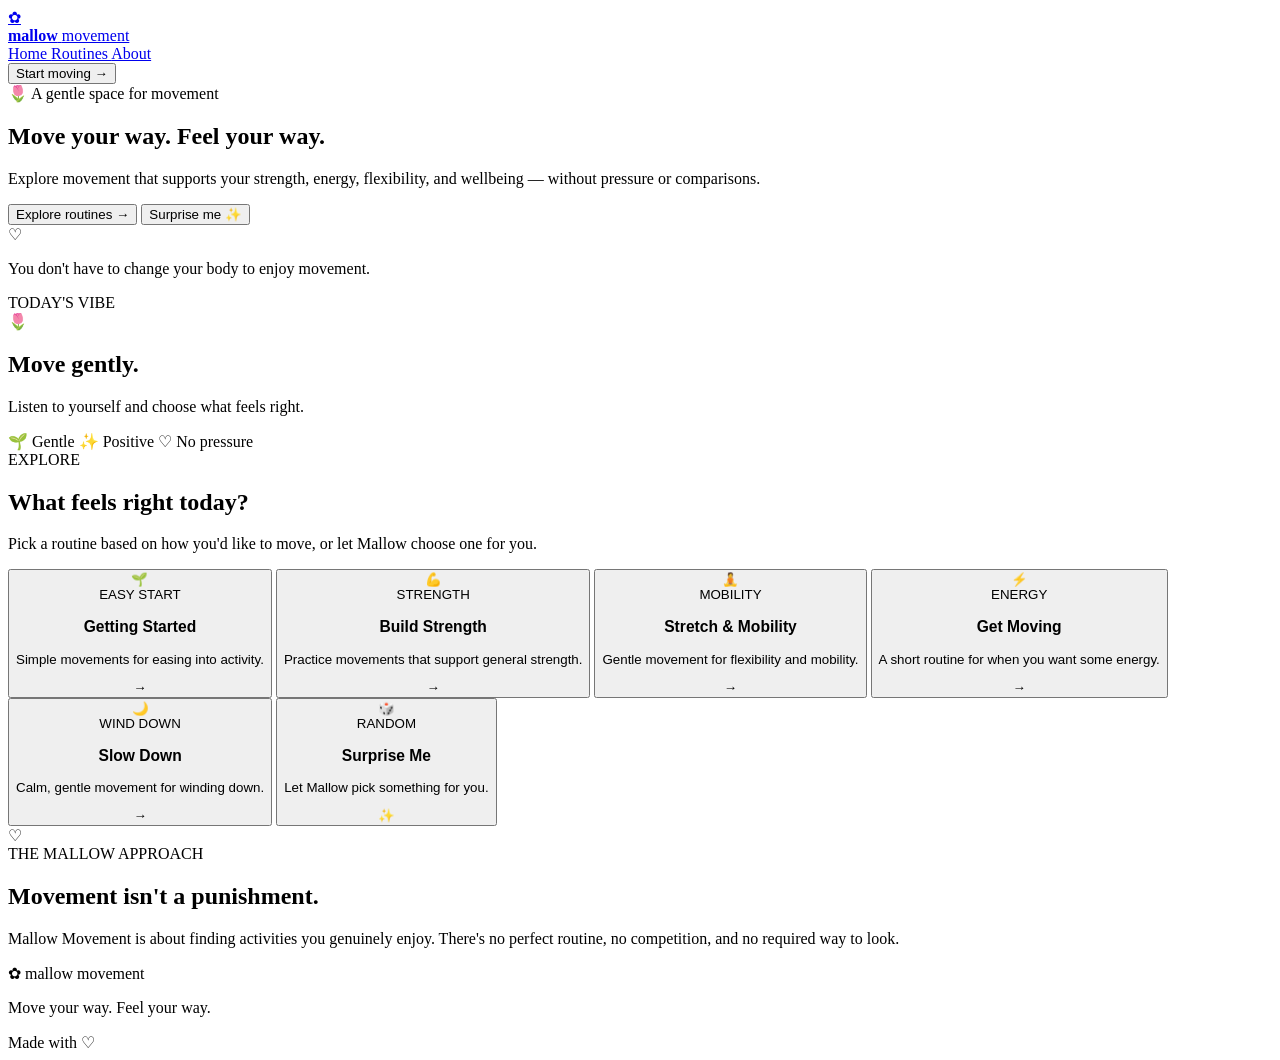
==== index.html @ d4c9e9ff "Create index.html" ====
<!DOCTYPE html>
<html lang="en">
<head>
  <meta charset="UTF-8">
  <meta
    name="viewport"
    content="width=device-width, initial-scale=1.0"
  >

  <title>Mallow Movement — Move Your Way</title>

  <link rel="stylesheet" href="style.css">
</head>

<body>

  <!-- Background -->
  <div class="background-glow glow-one"></div>
  <div class="background-glow glow-two"></div>
  <div class="background-glow glow-three"></div>


  <!-- Navigation -->
  <nav class="navbar">

    <a href="index.html" class="brand">

      <div class="brand-flower">
        ✿
      </div>

      <div>
        <strong>mallow</strong>
        <span>movement</span>
      </div>

    </a>


    <div class="nav-links">

      <a href="#home" class="active">
        Home
      </a>

      <a href="#routines">
        Routines
      </a>

      <a href="#about">
        About
      </a>

    </div>


    <button
      class="start-button"
      onclick="scrollToRoutines()"
    >
      Start moving
      <span>→</span>
    </button>

  </nav>



  <!-- Main -->
  <main id="home">


    <!-- Hero -->
    <section class="hero">

      <div class="hero-content">

        <div class="welcome-pill">
          <span>🌷</span>
          A gentle space for movement
        </div>


        <h1>
          Move your way.
          <span>Feel your way.</span>
        </h1>


        <p>
          Explore movement that supports your strength,
          energy, flexibility, and wellbeing — without
          pressure or comparisons.
        </p>


        <div class="hero-buttons">

          <button
            class="primary-button"
            onclick="scrollToRoutines()"
          >
            Explore routines
            <span>→</span>
          </button>


          <button
            class="secondary-button"
            onclick="surpriseMe()"
          >
            Surprise me ✨
          </button>

        </div>


        <div class="hero-note">

          <span>♡</span>

          <p>
            You don't have to change your body to enjoy
            movement.
          </p>

        </div>

      </div>



      <!-- Hero visual -->
      <div class="hero-visual">

        <div class="visual-glow"></div>

        <div class="visual-card">

          <div class="visual-top">

            <span>
              TODAY'S VIBE
            </span>

            <span class="status-dot"></span>

          </div>


          <div class="visual-flower">
            🌷
          </div>


          <h2>
            Move gently.
          </h2>


          <p>
            Listen to yourself and choose what feels right.
          </p>


          <div class="visual-tags">

            <span>🌱 Gentle</span>
            <span>✨ Positive</span>
            <span>♡ No pressure</span>

          </div>

        </div>

      </div>

    </section>



    <!-- Routines -->
    <section
      class="routines-section"
      id="routines"
    >

      <div class="section-heading">

        <div>

          <span class="eyebrow">
            EXPLORE
          </span>

          <h2>
            What feels right today?
          </h2>

        </div>


        <p>
          Pick a routine based on how you'd like to move,
          or let Mallow choose one for you.
        </p>

      </div>



      <div class="routine-grid">


        <!-- Getting Started -->
        <button
          class="routine-card green-card"
          data-routine="beginner"
        >

          <div class="routine-icon">
            🌱
          </div>


          <div class="routine-content">

            <span class="routine-label">
              EASY START
            </span>

            <h3>
              Getting Started
            </h3>

            <p>
              Simple movements for easing into activity.
            </p>

          </div>


          <span class="card-arrow">
            →
          </span>

        </button>



        <!-- Strength -->
        <button
          class="routine-card pink-card"
          data-routine="strength"
        >

          <div class="routine-icon">
            💪
          </div>


          <div class="routine-content">

            <span class="routine-label">
              STRENGTH
            </span>

            <h3>
              Build Strength
            </h3>

            <p>
              Practice movements that support general strength.
            </p>

          </div>


          <span class="card-arrow">
            →
          </span>

        </button>



        <!-- Stretch -->
        <button
          class="routine-card purple-card"
          data-routine="stretch"
        >

          <div class="routine-icon">
            🧘
          </div>


          <div class="routine-content">

            <span class="routine-label">
              MOBILITY
            </span>

            <h3>
              Stretch & Mobility
            </h3>

            <p>
              Gentle movement for flexibility and mobility.
            </p>

          </div>


          <span class="card-arrow">
            →
          </span>

        </button>



        <!-- Energy -->
        <button
          class="routine-card blue-card"
          data-routine="energy"
        >

          <div class="routine-icon">
            ⚡
          </div>


          <div class="routine-content">

            <span class="routine-label">
              ENERGY
            </span>

            <h3>
              Get Moving
            </h3>

            <p>
              A short routine for when you want some energy.
            </p>

          </div>


          <span class="card-arrow">
            →
          </span>

        </button>



        <!-- Wind Down -->
        <button
          class="routine-card lavender-card"
          data-routine="relax"
        >

          <div class="routine-icon">
            🌙
          </div>


          <div class="routine-content">

            <span class="routine-label">
              WIND DOWN
            </span>

            <h3>
              Slow Down
            </h3>

            <p>
              Calm, gentle movement for winding down.
            </p>

          </div>


          <span class="card-arrow">
            →
          </span>

        </button>



        <!-- Surprise -->
        <button
          class="routine-card surprise-card"
          id="surpriseCard"
        >

          <div class="routine-icon">
            🎲
          </div>


          <div class="routine-content">

            <span class="routine-label">
              RANDOM
            </span>

            <h3>
              Surprise Me
            </h3>

            <p>
              Let Mallow pick something for you.
            </p>

          </div>


          <span class="card-arrow">
            ✨
          </span>

        </button>

      </div>

    </section>



    <!-- Philosophy -->
    <section
      class="philosophy-section"
      id="about"
    >

      <div class="philosophy-card">

        <div class="philosophy-icon">
          ♡
        </div>


        <div>

          <span class="eyebrow">
            THE MALLOW APPROACH
          </span>

          <h2>
            Movement isn't a punishment.
          </h2>

          <p>
            Mallow Movement is about finding activities
            you genuinely enjoy. There's no perfect routine,
            no competition, and no required way to look.
          </p>

        </div>

      </div>

    </section>

  </main>



  <!-- Routine Modal -->
  <div
    class="routine-modal"
    id="routineModal"
    hidden
  >

    <div class="modal-backdrop"></div>


    <div class="modal-card">

      <button
        class="modal-close"
        id="closeModal"
        aria-label="Close routine"
      >
        ×
      </button>


      <div class="modal-header">

        <span
          class="modal-icon"
          id="modalIcon"
        >
          🌱
        </span>


        <div>

          <span
            class="eyebrow"
            id="modalLabel"
          >
            ROUTINE
          </span>

          <h2 id="modalTitle">
            Your Routine
          </h2>

        </div>

      </div>


      <p
        class="modal-description"
        id="modalDescription"
      >
        Your selected routine will appear here.
      </p>


      <div
        class="routine-list"
        id="routineList"
      ></div>


      <div class="modal-reminder">

        <span>♡</span>

        <p>
          Listen to yourself. You can pause, rest, skip,
          or stop whenever you want.
        </p>

      </div>

    </div>

  </div>



  <!-- Toast -->
  <div
    class="toast"
    id="toast"
  ></div>



  <!-- Footer -->
  <footer>

    <div class="footer-brand">
      ✿ mallow movement
    </div>

    <p>
      Move your way. Feel your way.
    </p>

    <span>
      Made with ♡
    </span>

  </footer>



  <script src="script.js"></script>

</body>
</html>
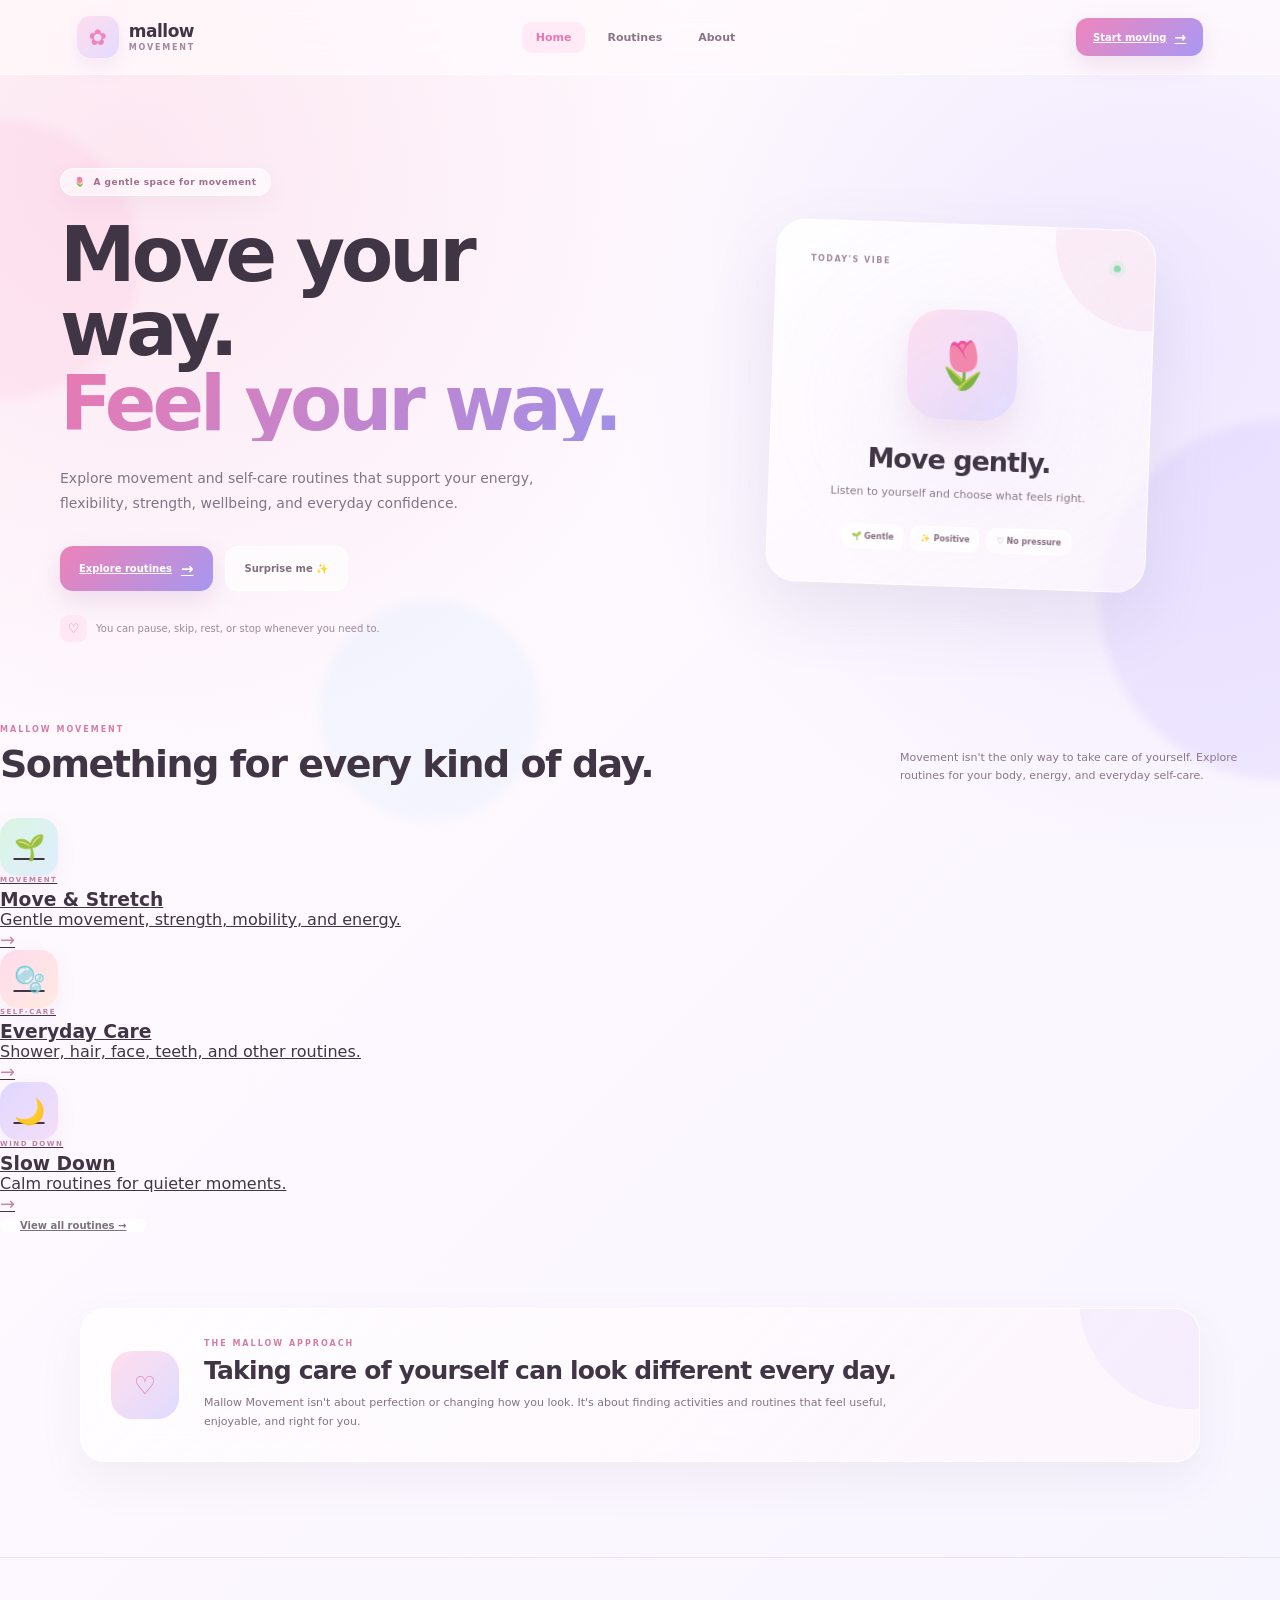
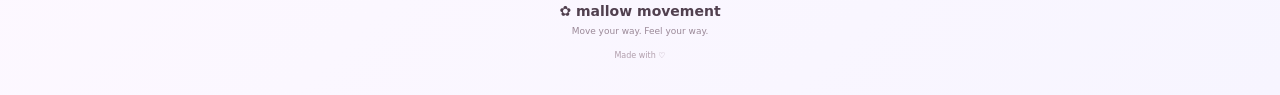
==== commit 3bdc0d11: "Update index.html" ====
--- a/index.html
+++ b/index.html
@@ -14,7 +14,6 @@
 
 <body>
 
-  <!-- Background -->
   <div class="background-glow glow-one"></div>
   <div class="background-glow glow-two"></div>
   <div class="background-glow glow-three"></div>
@@ -39,11 +38,11 @@
 
     <div class="nav-links">
 
-      <a href="#home" class="active">
+      <a href="index.html" class="active">
         Home
       </a>
 
-      <a href="#routines">
+      <a href="routines.html">
         Routines
       </a>
 
@@ -54,20 +53,20 @@
     </div>
 
 
-    <button
+    <a
+      href="routines.html"
       class="start-button"
-      onclick="scrollToRoutines()"
     >
       Start moving
       <span>→</span>
-    </button>
+    </a>
 
   </nav>
 
 
 
   <!-- Main -->
-  <main id="home">
+  <main>
 
 
     <!-- Hero -->
@@ -88,21 +87,21 @@
 
 
         <p>
-          Explore movement that supports your strength,
-          energy, flexibility, and wellbeing — without
-          pressure or comparisons.
+          Explore movement and self-care routines that
+          support your energy, flexibility, strength,
+          wellbeing, and everyday confidence.
         </p>
 
 
         <div class="hero-buttons">
 
-          <button
+          <a
+            href="routines.html"
             class="primary-button"
-            onclick="scrollToRoutines()"
           >
             Explore routines
             <span>→</span>
-          </button>
+          </a>
 
 
           <button
@@ -120,8 +119,8 @@
           <span>♡</span>
 
           <p>
-            You don't have to change your body to enjoy
-            movement.
+            You can pause, skip, rest, or stop whenever
+            you need to.
           </p>
 
         </div>
@@ -179,252 +178,133 @@
 
 
 
-    <!-- Routines -->
-    <section
-      class="routines-section"
-      id="routines"
-    >
+    <!-- Featured -->
+    <section class="featured-section">
 
       <div class="section-heading">
 
         <div>
 
           <span class="eyebrow">
-            EXPLORE
+            MALLOW MOVEMENT
           </span>
 
           <h2>
-            What feels right today?
+            Something for every kind of day.
           </h2>
 
         </div>
 
 
         <p>
-          Pick a routine based on how you'd like to move,
-          or let Mallow choose one for you.
+          Movement isn't the only way to take care of
+          yourself. Explore routines for your body,
+          energy, and everyday self-care.
         </p>
 
       </div>
 
 
-
-      <div class="routine-grid">
-
-
-        <!-- Getting Started -->
-        <button
-          class="routine-card green-card"
-          data-routine="beginner"
+      <div class="feature-preview-grid">
+
+
+        <a
+          href="routines.html?category=movement"
+          class="feature-preview-card green-card"
         >
 
-          <div class="routine-icon">
+          <span class="routine-icon">
             🌱
-          </div>
-
-
-          <div class="routine-content">
-
-            <span class="routine-label">
-              EASY START
-            </span>
-
-            <h3>
-              Getting Started
-            </h3>
-
-            <p>
-              Simple movements for easing into activity.
-            </p>
-
-          </div>
-
+          </span>
+
+          <span class="routine-label">
+            MOVEMENT
+          </span>
+
+          <h3>
+            Move & Stretch
+          </h3>
+
+          <p>
+            Gentle movement, strength, mobility, and energy.
+          </p>
 
           <span class="card-arrow">
             →
           </span>
 
-        </button>
-
-
-
-        <!-- Strength -->
-        <button
-          class="routine-card pink-card"
-          data-routine="strength"
+        </a>
+
+
+
+        <a
+          href="routines.html?category=selfcare"
+          class="feature-preview-card pink-card"
         >
 
-          <div class="routine-icon">
-            💪
-          </div>
-
-
-          <div class="routine-content">
-
-            <span class="routine-label">
-              STRENGTH
-            </span>
-
-            <h3>
-              Build Strength
-            </h3>
-
-            <p>
-              Practice movements that support general strength.
-            </p>
-
-          </div>
-
+          <span class="routine-icon">
+            🫧
+          </span>
+
+          <span class="routine-label">
+            SELF-CARE
+          </span>
+
+          <h3>
+            Everyday Care
+          </h3>
+
+          <p>
+            Shower, hair, face, teeth, and other routines.
+          </p>
 
           <span class="card-arrow">
             →
           </span>
 
-        </button>
-
-
-
-        <!-- Stretch -->
-        <button
-          class="routine-card purple-card"
-          data-routine="stretch"
+        </a>
+
+
+
+        <a
+          href="routines.html?category=relax"
+          class="feature-preview-card purple-card"
         >
 
-          <div class="routine-icon">
-            🧘
-          </div>
-
-
-          <div class="routine-content">
-
-            <span class="routine-label">
-              MOBILITY
-            </span>
-
-            <h3>
-              Stretch & Mobility
-            </h3>
-
-            <p>
-              Gentle movement for flexibility and mobility.
-            </p>
-
-          </div>
-
+          <span class="routine-icon">
+            🌙
+          </span>
+
+          <span class="routine-label">
+            WIND DOWN
+          </span>
+
+          <h3>
+            Slow Down
+          </h3>
+
+          <p>
+            Calm routines for quieter moments.
+          </p>
 
           <span class="card-arrow">
             →
           </span>
 
-        </button>
-
-
-
-        <!-- Energy -->
-        <button
-          class="routine-card blue-card"
-          data-routine="energy"
+        </a>
+
+      </div>
+
+
+      <div class="view-all-wrapper">
+
+        <a
+          href="routines.html"
+          class="secondary-button"
         >
-
-          <div class="routine-icon">
-            ⚡
-          </div>
-
-
-          <div class="routine-content">
-
-            <span class="routine-label">
-              ENERGY
-            </span>
-
-            <h3>
-              Get Moving
-            </h3>
-
-            <p>
-              A short routine for when you want some energy.
-            </p>
-
-          </div>
-
-
-          <span class="card-arrow">
-            →
-          </span>
-
-        </button>
-
-
-
-        <!-- Wind Down -->
-        <button
-          class="routine-card lavender-card"
-          data-routine="relax"
-        >
-
-          <div class="routine-icon">
-            🌙
-          </div>
-
-
-          <div class="routine-content">
-
-            <span class="routine-label">
-              WIND DOWN
-            </span>
-
-            <h3>
-              Slow Down
-            </h3>
-
-            <p>
-              Calm, gentle movement for winding down.
-            </p>
-
-          </div>
-
-
-          <span class="card-arrow">
-            →
-          </span>
-
-        </button>
-
-
-
-        <!-- Surprise -->
-        <button
-          class="routine-card surprise-card"
-          id="surpriseCard"
-        >
-
-          <div class="routine-icon">
-            🎲
-          </div>
-
-
-          <div class="routine-content">
-
-            <span class="routine-label">
-              RANDOM
-            </span>
-
-            <h3>
-              Surprise Me
-            </h3>
-
-            <p>
-              Let Mallow pick something for you.
-            </p>
-
-          </div>
-
-
-          <span class="card-arrow">
-            ✨
-          </span>
-
-        </button>
+          View all routines
+          <span>→</span>
+        </a>
 
       </div>
 
@@ -452,13 +332,14 @@
           </span>
 
           <h2>
-            Movement isn't a punishment.
+            Taking care of yourself can look different every day.
           </h2>
 
           <p>
-            Mallow Movement is about finding activities
-            you genuinely enjoy. There's no perfect routine,
-            no competition, and no required way to look.
+            Mallow Movement isn't about perfection or
+            changing how you look. It's about finding
+            activities and routines that feel useful,
+            enjoyable, and right for you.
           </p>
 
         </div>
@@ -468,94 +349,6 @@
     </section>
 
   </main>
-
-
-
-  <!-- Routine Modal -->
-  <div
-    class="routine-modal"
-    id="routineModal"
-    hidden
-  >
-
-    <div class="modal-backdrop"></div>
-
-
-    <div class="modal-card">
-
-      <button
-        class="modal-close"
-        id="closeModal"
-        aria-label="Close routine"
-      >
-        ×
-      </button>
-
-
-      <div class="modal-header">
-
-        <span
-          class="modal-icon"
-          id="modalIcon"
-        >
-          🌱
-        </span>
-
-
-        <div>
-
-          <span
-            class="eyebrow"
-            id="modalLabel"
-          >
-            ROUTINE
-          </span>
-
-          <h2 id="modalTitle">
-            Your Routine
-          </h2>
-
-        </div>
-
-      </div>
-
-
-      <p
-        class="modal-description"
-        id="modalDescription"
-      >
-        Your selected routine will appear here.
-      </p>
-
-
-      <div
-        class="routine-list"
-        id="routineList"
-      ></div>
-
-
-      <div class="modal-reminder">
-
-        <span>♡</span>
-
-        <p>
-          Listen to yourself. You can pause, rest, skip,
-          or stop whenever you want.
-        </p>
-
-      </div>
-
-    </div>
-
-  </div>
-
-
-
-  <!-- Toast -->
-  <div
-    class="toast"
-    id="toast"
-  ></div>
 
 
 
--- a/style.css
+++ b/style.css
@@ -0,0 +1,1686 @@
+/* =========================
+   MALLOW MOVEMENT
+   GLOBAL
+========================= */
+
+* {
+  box-sizing: border-box;
+  margin: 0;
+  padding: 0;
+}
+
+html {
+  scroll-behavior: smooth;
+}
+
+body {
+  min-height: 100vh;
+  font-family:
+    Inter,
+    ui-sans-serif,
+    system-ui,
+    -apple-system,
+    BlinkMacSystemFont,
+    "Segoe UI",
+    sans-serif;
+
+  color: #403545;
+
+  background:
+    radial-gradient(
+      circle at 10% 10%,
+      rgba(247, 190, 215, 0.3),
+      transparent 30%
+    ),
+    radial-gradient(
+      circle at 90% 20%,
+      rgba(201, 187, 255, 0.28),
+      transparent 30%
+    ),
+    linear-gradient(
+      135deg,
+      #fff9fc 0%,
+      #fdf8ff 50%,
+      #f7f5ff 100%
+    );
+
+  overflow-x: hidden;
+}
+
+button,
+a {
+  font: inherit;
+}
+
+button {
+  cursor: pointer;
+}
+
+a {
+  color: inherit;
+}
+
+
+/* =========================
+   BACKGROUND
+========================= */
+
+.background-glow {
+  position: fixed;
+  z-index: -1;
+  border-radius: 50%;
+  pointer-events: none;
+  filter: blur(5px);
+}
+
+.glow-one {
+  width: 280px;
+  height: 280px;
+  top: 120px;
+  left: -140px;
+  background: rgba(255, 190, 219, 0.24);
+}
+
+.glow-two {
+  width: 360px;
+  height: 360px;
+  top: 420px;
+  right: -180px;
+  background: rgba(199, 184, 255, 0.22);
+}
+
+.glow-three {
+  width: 220px;
+  height: 220px;
+  bottom: 80px;
+  left: 25%;
+  background: rgba(190, 222, 255, 0.16);
+}
+
+
+/* =========================
+   NAVIGATION
+========================= */
+
+.navbar {
+  position: sticky;
+  top: 0;
+  z-index: 100;
+
+  width: 100%;
+
+  display: flex;
+  align-items: center;
+  justify-content: space-between;
+
+  padding: 16px 6%;
+
+  background: rgba(255, 250, 253, 0.72);
+  border-bottom: 1px solid rgba(255, 255, 255, 0.85);
+
+  backdrop-filter: blur(22px);
+  -webkit-backdrop-filter: blur(22px);
+}
+
+
+/* Brand */
+
+.brand {
+  display: flex;
+  align-items: center;
+  gap: 10px;
+
+  text-decoration: none;
+}
+
+.brand-flower {
+  width: 42px;
+  height: 42px;
+
+  display: grid;
+  place-items: center;
+
+  border-radius: 14px;
+
+  color: #ef85bb;
+
+  background:
+    linear-gradient(
+      135deg,
+      rgba(255, 219, 237, 0.95),
+      rgba(226, 216, 255, 0.95)
+    );
+
+  box-shadow:
+    0 8px 22px rgba(181, 122, 176, 0.12);
+
+  font-size: 22px;
+}
+
+.brand div:last-child {
+  display: flex;
+  flex-direction: column;
+  line-height: 1;
+}
+
+.brand strong {
+  color: #403545;
+  font-size: 17px;
+  letter-spacing: -0.5px;
+}
+
+.brand span {
+  margin-top: 4px;
+
+  color: #a2879e;
+
+  font-size: 8px;
+  font-weight: 800;
+  letter-spacing: 1.8px;
+  text-transform: uppercase;
+}
+
+
+/* Nav links */
+
+.nav-links {
+  display: flex;
+  align-items: center;
+  gap: 8px;
+}
+
+.nav-links a {
+  position: relative;
+
+  padding: 9px 14px;
+
+  color: #887687;
+
+  border-radius: 10px;
+
+  text-decoration: none;
+
+  font-size: 11px;
+  font-weight: 700;
+
+  transition:
+    color 0.2s ease,
+    background 0.2s ease;
+}
+
+.nav-links a:hover {
+  color: #5f4c5e;
+  background: rgba(255, 255, 255, 0.62);
+}
+
+.nav-links a.active {
+  color: #e478b2;
+  background: rgba(255, 222, 238, 0.55);
+}
+
+
+/* Start button */
+
+.start-button {
+  display: inline-flex;
+  align-items: center;
+  justify-content: center;
+  gap: 8px;
+
+  padding: 11px 17px;
+
+  border: none;
+  border-radius: 12px;
+
+  color: white;
+
+  background:
+    linear-gradient(
+      135deg,
+      #ef85bb,
+      #a998f4
+    );
+
+  box-shadow:
+    0 9px 22px rgba(177, 115, 180, 0.18);
+
+  font-size: 10px;
+  font-weight: 800;
+
+  transition:
+    transform 0.2s ease,
+    box-shadow 0.2s ease;
+}
+
+.start-button span {
+  font-size: 14px;
+}
+
+.start-button:hover {
+  transform: translateY(-2px);
+
+  box-shadow:
+    0 13px 27px rgba(177, 115, 180, 0.25);
+}
+
+
+/* =========================
+   HERO
+========================= */
+
+.hero {
+  width: min(1160px, calc(100% - 40px));
+
+  margin: 0 auto;
+
+  min-height: 650px;
+
+  display: grid;
+  grid-template-columns: 1.05fr 0.95fr;
+  align-items: center;
+
+  gap: 70px;
+
+  padding: 80px 0 70px;
+}
+
+
+/* Hero content */
+
+.hero-content {
+  animation: fadeUp 0.7s ease both;
+}
+
+.welcome-pill {
+  width: fit-content;
+
+  display: inline-flex;
+  align-items: center;
+  gap: 8px;
+
+  padding: 8px 13px;
+
+  color: #a06f8e;
+
+  background: rgba(255, 255, 255, 0.6);
+
+  border: 1px solid rgba(255, 255, 255, 0.9);
+  border-radius: 999px;
+
+  box-shadow:
+    0 8px 24px rgba(100, 80, 120, 0.05);
+
+  font-size: 9px;
+  font-weight: 800;
+  letter-spacing: 0.5px;
+}
+
+.welcome-pill span {
+  color: #e889b8;
+}
+
+
+.hero h1 {
+  max-width: 650px;
+
+  margin-top: 22px;
+
+  color: #403545;
+
+  font-size: clamp(46px, 6vw, 76px);
+
+  line-height: 0.98;
+
+  letter-spacing: -4px;
+}
+
+.hero h1 span {
+  display: block;
+
+  background:
+    linear-gradient(
+      135deg,
+      #e979b1,
+      #9f91e9
+    );
+
+  -webkit-background-clip: text;
+  background-clip: text;
+
+  color: transparent;
+}
+
+
+.hero-content > p {
+  max-width: 530px;
+
+  margin-top: 25px;
+
+  color: #817486;
+
+  font-size: 14px;
+  line-height: 1.8;
+}
+
+
+/* Hero buttons */
+
+.hero-buttons {
+  display: flex;
+  align-items: center;
+  gap: 12px;
+
+  margin-top: 30px;
+}
+
+.primary-button,
+.secondary-button {
+  min-height: 45px;
+
+  padding: 0 19px;
+
+  border-radius: 13px;
+
+  font-size: 10px;
+  font-weight: 800;
+
+  transition:
+    transform 0.2s ease,
+    box-shadow 0.2s ease;
+}
+
+.primary-button {
+  display: inline-flex;
+  align-items: center;
+  gap: 9px;
+
+  border: none;
+
+  color: white;
+
+  background:
+    linear-gradient(
+      135deg,
+      #ed82b8,
+      #a697ef
+    );
+
+  box-shadow:
+    0 10px 24px rgba(174, 111, 180, 0.18);
+}
+
+.primary-button span {
+  font-size: 15px;
+}
+
+.secondary-button {
+  color: #806f7e;
+
+  background: rgba(255, 255, 255, 0.65);
+
+  border: 1px solid rgba(255, 255, 255, 0.95);
+}
+
+.primary-button:hover,
+.secondary-button:hover {
+  transform: translateY(-2px);
+}
+
+.primary-button:hover {
+  box-shadow:
+    0 14px 30px rgba(174, 111, 180, 0.26);
+}
+
+
+/* Hero note */
+
+.hero-note {
+  display: flex;
+  align-items: center;
+  gap: 9px;
+
+  margin-top: 24px;
+}
+
+.hero-note span {
+  width: 27px;
+  height: 27px;
+
+  display: grid;
+  place-items: center;
+
+  border-radius: 9px;
+
+  color: #e47daf;
+
+  background: rgba(255, 225, 239, 0.7);
+
+  font-size: 13px;
+}
+
+.hero-note p {
+  color: #9b8998;
+  font-size: 10px;
+}
+
+
+/* =========================
+   HERO VISUAL
+========================= */
+
+.hero-visual {
+  position: relative;
+
+  min-height: 430px;
+
+  display: grid;
+  place-items: center;
+
+  animation: fadeUp 0.9s 0.12s ease both;
+}
+
+.visual-glow {
+  position: absolute;
+
+  width: 310px;
+  height: 310px;
+
+  border-radius: 50%;
+
+  background:
+    radial-gradient(
+      circle,
+      rgba(240, 184, 218, 0.38),
+      rgba(205, 193, 255, 0.15),
+      transparent 70%
+    );
+
+  filter: blur(4px);
+}
+
+
+.visual-card {
+  position: relative;
+
+  width: min(380px, 100%);
+
+  padding: 34px;
+
+  overflow: hidden;
+
+  border-radius: 30px;
+
+  background:
+    linear-gradient(
+      145deg,
+      rgba(255, 255, 255, 0.82),
+      rgba(255, 247, 252, 0.64)
+    );
+
+  border: 1px solid rgba(255, 255, 255, 0.95);
+
+  box-shadow:
+    0 28px 70px rgba(100, 80, 120, 0.11);
+
+  backdrop-filter: blur(25px);
+  -webkit-backdrop-filter: blur(25px);
+
+  transform: rotate(2deg);
+
+  transition:
+    transform 0.35s ease,
+    box-shadow 0.35s ease;
+}
+
+.visual-card::before {
+  content: "";
+
+  position: absolute;
+
+  width: 180px;
+  height: 180px;
+
+  right: -80px;
+  top: -80px;
+
+  border-radius: 50%;
+
+  background: rgba(240, 183, 215, 0.2);
+}
+
+.visual-card:hover {
+  transform: rotate(0deg) translateY(-6px);
+
+  box-shadow:
+    0 35px 80px rgba(100, 80, 120, 0.15);
+}
+
+
+.visual-top {
+  position: relative;
+
+  display: flex;
+  align-items: center;
+  justify-content: space-between;
+
+  color: #a28c9e;
+
+  font-size: 8px;
+  font-weight: 900;
+  letter-spacing: 1.5px;
+}
+
+.status-dot {
+  width: 7px;
+  height: 7px;
+
+  border-radius: 50%;
+
+  background: #8fdbaf;
+
+  box-shadow:
+    0 0 0 5px rgba(143, 219, 175, 0.13);
+}
+
+
+.visual-flower {
+  width: 110px;
+  height: 110px;
+
+  display: grid;
+  place-items: center;
+
+  margin: 42px auto 25px;
+
+  border-radius: 34px;
+
+  background:
+    linear-gradient(
+      135deg,
+      rgba(255, 219, 237, 0.85),
+      rgba(221, 215, 255, 0.85)
+    );
+
+  box-shadow:
+    0 16px 32px rgba(150, 110, 170, 0.12);
+
+  font-size: 46px;
+
+  animation: float 4s ease-in-out infinite;
+}
+
+
+.visual-card h2 {
+  position: relative;
+
+  color: #403545;
+
+  text-align: center;
+
+  font-size: 27px;
+  letter-spacing: -1px;
+}
+
+
+.visual-card > p {
+  position: relative;
+
+  max-width: 270px;
+
+  margin: 10px auto 0;
+
+  color: #8b7988;
+
+  text-align: center;
+
+  font-size: 11px;
+  line-height: 1.6;
+}
+
+
+.visual-tags {
+  position: relative;
+
+  display: flex;
+  justify-content: center;
+  flex-wrap: wrap;
+  gap: 7px;
+
+  margin-top: 23px;
+}
+
+.visual-tags span {
+  padding: 7px 9px;
+
+  color: #866e80;
+
+  background: rgba(255, 255, 255, 0.62);
+
+  border: 1px solid rgba(255, 255, 255, 0.85);
+
+  border-radius: 9px;
+
+  font-size: 8px;
+  font-weight: 800;
+}
+
+
+/* =========================
+   SECTIONS
+========================= */
+
+.routines-section,
+.philosophy-section {
+  width: min(1120px, calc(100% - 40px));
+
+  margin: 0 auto;
+
+  padding: 75px 0;
+}
+
+
+.section-heading {
+  display: flex;
+  align-items: end;
+  justify-content: space-between;
+
+  gap: 40px;
+
+  margin-bottom: 32px;
+}
+
+.eyebrow {
+  display: block;
+
+  margin-bottom: 8px;
+
+  color: #d27da7;
+
+  font-size: 8px;
+  font-weight: 900;
+  letter-spacing: 2px;
+}
+
+.section-heading h2 {
+  color: #403545;
+
+  font-size: clamp(27px, 4vw, 38px);
+
+  letter-spacing: -1.5px;
+}
+
+.section-heading > p {
+  max-width: 380px;
+
+  color: #8a7887;
+
+  font-size: 11px;
+  line-height: 1.7;
+}
+
+
+/* =========================
+   ROUTINE GRID
+========================= */
+
+.routine-grid {
+  display: grid;
+
+  grid-template-columns:
+    repeat(2, minmax(0, 1fr));
+
+  gap: 15px;
+}
+
+
+.routine-card {
+  position: relative;
+
+  min-height: 145px;
+
+  display: flex;
+  align-items: center;
+
+  gap: 18px;
+
+  padding: 22px;
+
+  overflow: hidden;
+
+  text-align: left;
+
+  border: 1px solid rgba(255, 255, 255, 0.92);
+
+  border-radius: 22px;
+
+  background: rgba(255, 255, 255, 0.62);
+
+  box-shadow:
+    0 12px 30px rgba(100, 80, 120, 0.055);
+
+  backdrop-filter: blur(18px);
+  -webkit-backdrop-filter: blur(18px);
+
+  transition:
+    transform 0.25s ease,
+    box-shadow 0.25s ease,
+    border-color 0.25s ease;
+}
+
+.routine-card::after {
+  content: "";
+
+  position: absolute;
+
+  width: 130px;
+  height: 130px;
+
+  right: -70px;
+  bottom: -80px;
+
+  border-radius: 50%;
+
+  background: rgba(255, 255, 255, 0.45);
+
+  pointer-events: none;
+}
+
+.routine-card:hover {
+  transform: translateY(-5px);
+
+  border-color: rgba(232, 168, 208, 0.7);
+
+  box-shadow:
+    0 20px 42px rgba(100, 80, 120, 0.1);
+}
+
+
+.routine-icon {
+  position: relative;
+  z-index: 2;
+
+  width: 58px;
+  height: 58px;
+
+  flex-shrink: 0;
+
+  display: grid;
+  place-items: center;
+
+  border-radius: 18px;
+
+  background:
+    linear-gradient(
+      135deg,
+      rgba(255, 223, 238, 0.9),
+      rgba(222, 215, 255, 0.85)
+    );
+
+  box-shadow:
+    0 8px 20px rgba(140, 105, 160, 0.08);
+
+  font-size: 25px;
+
+  transition:
+    transform 0.25s ease;
+}
+
+.routine-card:hover .routine-icon {
+  transform: scale(1.07) rotate(-3deg);
+}
+
+
+.routine-content {
+  position: relative;
+  z-index: 2;
+
+  flex: 1;
+}
+
+.routine-label {
+  display: block;
+
+  margin-bottom: 5px;
+
+  color: #c183a5;
+
+  font-size: 7px;
+  font-weight: 900;
+  letter-spacing: 1.5px;
+}
+
+
+.routine-content h3 {
+  color: #463947;
+
+  font-size: 16px;
+
+  letter-spacing: -0.3px;
+}
+
+
+.routine-content p {
+  max-width: 330px;
+
+  margin-top: 6px;
+
+  color: #8c7a89;
+
+  font-size: 10px;
+  line-height: 1.55;
+}
+
+
+.card-arrow {
+  position: relative;
+  z-index: 2;
+
+  color: #c487aa;
+
+  font-size: 18px;
+
+  transition:
+    transform 0.22s ease;
+}
+
+.routine-card:hover .card-arrow {
+  transform: translateX(4px);
+}
+
+
+/* =========================
+   CARD VARIATIONS
+========================= */
+
+.green-card .routine-icon {
+  background:
+    linear-gradient(
+      135deg,
+      rgba(213, 244, 224, 0.92),
+      rgba(218, 235, 255, 0.82)
+    );
+}
+
+.pink-card .routine-icon {
+  background:
+    linear-gradient(
+      135deg,
+      rgba(255, 216, 235, 0.95),
+      rgba(255, 232, 218, 0.82)
+    );
+}
+
+.purple-card .routine-icon {
+  background:
+    linear-gradient(
+      135deg,
+      rgba(222, 213, 255, 0.95),
+      rgba(242, 217, 247, 0.84)
+    );
+}
+
+.blue-card .routine-icon {
+  background:
+    linear-gradient(
+      135deg,
+      rgba(211, 233, 255, 0.95),
+      rgba(219, 220, 255, 0.84)
+    );
+}
+
+.lavender-card .routine-icon {
+  background:
+    linear-gradient(
+      135deg,
+      rgba(227, 218, 255, 0.95),
+      rgba(218, 238, 250, 0.84)
+    );
+}
+
+.surprise-card .routine-icon {
+  background:
+    linear-gradient(
+      135deg,
+      rgba(255, 227, 183, 0.9),
+      rgba(255, 214, 235, 0.85)
+    );
+}
+
+
+/* =========================
+   PHILOSOPHY
+========================= */
+
+.philosophy-card {
+  position: relative;
+
+  display: flex;
+  align-items: center;
+
+  gap: 25px;
+
+  padding: 30px;
+
+  overflow: hidden;
+
+  border-radius: 25px;
+
+  background:
+    linear-gradient(
+      135deg,
+      rgba(255, 255, 255, 0.75),
+      rgba(255, 245, 251, 0.62)
+    );
+
+  border: 1px solid rgba(255, 255, 255, 0.92);
+
+  box-shadow:
+    0 18px 45px rgba(100, 80, 120, 0.07);
+
+  backdrop-filter: blur(20px);
+  -webkit-backdrop-filter: blur(20px);
+}
+
+.philosophy-card::before {
+  content: "";
+
+  position: absolute;
+
+  width: 220px;
+  height: 220px;
+
+  right: -100px;
+  top: -120px;
+
+  border-radius: 50%;
+
+  background: rgba(221, 205, 255, 0.22);
+}
+
+
+.philosophy-icon {
+  position: relative;
+  z-index: 2;
+
+  width: 68px;
+  height: 68px;
+
+  flex-shrink: 0;
+
+  display: grid;
+  place-items: center;
+
+  border-radius: 21px;
+
+  color: #df79ad;
+
+  background:
+    linear-gradient(
+      135deg,
+      rgba(255, 220, 237, 0.95),
+      rgba(220, 216, 255, 0.9)
+    );
+
+  font-size: 25px;
+}
+
+
+.philosophy-card > div:last-child {
+  position: relative;
+  z-index: 2;
+}
+
+.philosophy-card h2 {
+  color: #403545;
+
+  font-size: 25px;
+
+  letter-spacing: -0.8px;
+}
+
+.philosophy-card p {
+  max-width: 720px;
+
+  margin-top: 9px;
+
+  color: #847282;
+
+  font-size: 11px;
+  line-height: 1.7;
+}
+
+
+/* =========================
+   ROUTINE MODAL
+========================= */
+
+.routine-modal {
+  position: fixed;
+
+  inset: 0;
+
+  z-index: 1000;
+
+  display: grid;
+  place-items: center;
+
+  padding: 20px;
+}
+
+.routine-modal[hidden] {
+  display: none;
+}
+
+
+.modal-backdrop {
+  position: absolute;
+
+  inset: 0;
+
+  background: rgba(58, 45, 61, 0.27);
+
+  backdrop-filter: blur(8px);
+  -webkit-backdrop-filter: blur(8px);
+}
+
+
+.modal-card {
+  position: relative;
+  z-index: 2;
+
+  width: min(620px, 100%);
+
+  max-height: 90vh;
+
+  overflow-y: auto;
+
+  padding: 30px;
+
+  border-radius: 27px;
+
+  background:
+    linear-gradient(
+      145deg,
+      rgba(255, 255, 255, 0.94),
+      rgba(255, 247, 252, 0.94)
+    );
+
+  border: 1px solid rgba(255, 255, 255, 0.95);
+
+  box-shadow:
+    0 35px 90px rgba(60, 45, 65, 0.2);
+
+  animation:
+    modalIn 0.3s ease both;
+}
+
+
+.modal-close {
+  position: absolute;
+
+  top: 18px;
+  right: 18px;
+
+  width: 34px;
+  height: 34px;
+
+  display: grid;
+  place-items: center;
+
+  border: none;
+  border-radius: 11px;
+
+  color: #897789;
+
+  background: rgba(245, 237, 244, 0.75);
+
+  font-size: 21px;
+
+  transition:
+    background 0.2s ease,
+    transform 0.2s ease;
+}
+
+.modal-close:hover {
+  background: rgba(237, 220, 233, 0.9);
+
+  transform: rotate(5deg);
+}
+
+
+.modal-header {
+  display: flex;
+  align-items: center;
+
+  gap: 16px;
+
+  padding-right: 40px;
+}
+
+
+.modal-icon {
+  width: 62px;
+  height: 62px;
+
+  display: grid;
+  place-items: center;
+
+  flex-shrink: 0;
+
+  border-radius: 19px;
+
+  background:
+    linear-gradient(
+      135deg,
+      rgba(255, 219, 237, 0.95),
+      rgba(220, 216, 255, 0.9)
+    );
+
+  font-size: 27px;
+}
+
+
+.modal-header h2 {
+  color: #403545;
+
+  font-size: 26px;
+
+  letter-spacing: -0.8px;
+}
+
+
+.modal-description {
+  margin-top: 18px;
+
+  color: #847282;
+
+  font-size: 11px;
+
+  line-height: 1.7;
+}
+
+
+/* Routine list */
+
+.routine-list {
+  display: grid;
+
+  gap: 9px;
+
+  margin-top: 22px;
+}
+
+
+.routine-item {
+  display: flex;
+  align-items: center;
+
+  gap: 12px;
+
+  padding: 13px 14px;
+
+  border-radius: 14px;
+
+  background: rgba(249, 243, 248, 0.85);
+
+  border: 1px solid rgba(235, 222, 232, 0.7);
+}
+
+
+.routine-item-number {
+  width: 28px;
+  height: 28px;
+
+  display: grid;
+  place-items: center;
+
+  flex-shrink: 0;
+
+  border-radius: 9px;
+
+  color: #d878a8;
+
+  background: rgba(255, 220, 237, 0.72);
+
+  font-size: 9px;
+  font-weight: 900;
+}
+
+
+.routine-item-content {
+  flex: 1;
+}
+
+.routine-item-content strong {
+  display: block;
+
+  color: #4a3948;
+
+  font-size: 11px;
+}
+
+.routine-item-content span {
+  display: block;
+
+  margin-top: 3px;
+
+  color: #968594;
+
+  font-size: 9px;
+  line-height: 1.5;
+}
+
+
+/* Reminder */
+
+.modal-reminder {
+  display: flex;
+  align-items: flex-start;
+
+  gap: 10px;
+
+  margin-top: 20px;
+
+  padding: 13px 15px;
+
+  border-radius: 14px;
+
+  background:
+    rgba(255, 224, 239, 0.42);
+
+  border: 1px solid rgba(244, 207, 226, 0.65);
+}
+
+.modal-reminder span {
+  color: #dc79aa;
+
+  font-size: 14px;
+}
+
+.modal-reminder p {
+  color: #8c7485;
+
+  font-size: 9px;
+  line-height: 1.6;
+}
+
+
+/* =========================
+   TOAST
+========================= */
+
+.toast {
+  position: fixed;
+
+  left: 50%;
+  bottom: 25px;
+
+  z-index: 2000;
+
+  max-width: calc(100% - 30px);
+
+  padding: 12px 17px;
+
+  color: white;
+
+  background:
+    linear-gradient(
+      135deg,
+      #e97fb5,
+      #9f91e8
+    );
+
+  border-radius: 13px;
+
+  box-shadow:
+    0 14px 30px rgba(130, 90, 140, 0.22);
+
+  font-size: 10px;
+  font-weight: 800;
+
+  transform:
+    translate(-50%, 20px);
+
+  opacity: 0;
+  pointer-events: none;
+
+  transition:
+    opacity 0.25s ease,
+    transform 0.25s ease;
+}
+
+.toast.show {
+  opacity: 1;
+
+  transform:
+    translate(-50%, 0);
+}
+
+
+/* =========================
+   FOOTER
+========================= */
+
+footer {
+  margin-top: 20px;
+
+  padding: 45px 20px 35px;
+
+  text-align: center;
+
+  border-top: 1px solid rgba(225, 212, 224, 0.55);
+}
+
+
+.footer-brand {
+  color: #51404f;
+
+  font-size: 14px;
+  font-weight: 900;
+}
+
+
+footer p {
+  margin-top: 7px;
+
+  color: #9b8998;
+
+  font-size: 9px;
+}
+
+
+footer > span {
+  display: block;
+
+  margin-top: 15px;
+
+  color: #b19eac;
+
+  font-size: 8px;
+}
+
+
+/* =========================
+   ANIMATIONS
+========================= */
+
+@keyframes fadeUp {
+
+  from {
+    opacity: 0;
+    transform: translateY(20px);
+  }
+
+  to {
+    opacity: 1;
+    transform: translateY(0);
+  }
+
+}
+
+
+@keyframes float {
+
+  0%,
+  100% {
+    transform: translateY(0);
+  }
+
+  50% {
+    transform: translateY(-8px);
+  }
+
+}
+
+
+@keyframes modalIn {
+
+  from {
+    opacity: 0;
+    transform: translateY(15px) scale(0.98);
+  }
+
+  to {
+    opacity: 1;
+    transform: translateY(0) scale(1);
+  }
+
+}
+
+
+/* =========================
+   RESPONSIVE
+========================= */
+
+@media (max-width: 900px) {
+
+  .navbar {
+    padding: 14px 4%;
+  }
+
+  .nav-links {
+    display: none;
+  }
+
+  .hero {
+    grid-template-columns: 1fr;
+
+    gap: 40px;
+
+    padding-top: 55px;
+  }
+
+  .hero-content {
+    max-width: 700px;
+    margin: 0 auto;
+
+    text-align: center;
+  }
+
+  .welcome-pill {
+    margin: 0 auto;
+  }
+
+  .hero h1 {
+    margin-left: auto;
+    margin-right: auto;
+  }
+
+  .hero-content > p {
+    margin-left: auto;
+    margin-right: auto;
+  }
+
+  .hero-buttons {
+    justify-content: center;
+  }
+
+  .hero-note {
+    justify-content: center;
+  }
+
+  .hero-visual {
+    min-height: 380px;
+  }
+
+}
+
+
+@media (max-width: 650px) {
+
+  .navbar {
+    padding: 12px 18px;
+  }
+
+  .start-button {
+    padding: 10px 12px;
+
+    font-size: 9px;
+  }
+
+  .brand-flower {
+    width: 37px;
+    height: 37px;
+
+    font-size: 19px;
+  }
+
+  .brand strong {
+    font-size: 15px;
+  }
+
+
+  .hero {
+    width: calc(100% - 28px);
+
+    min-height: auto;
+
+    padding: 50px 0 35px;
+  }
+
+  .hero h1 {
+    font-size: clamp(42px, 13vw, 58px);
+
+    letter-spacing: -3px;
+  }
+
+  .hero-content > p {
+    font-size: 12px;
+  }
+
+  .hero-buttons {
+    flex-direction: column;
+  }
+
+  .primary-button,
+  .secondary-button {
+    width: 100%;
+  }
+
+  .hero-visual {
+    min-height: 340px;
+  }
+
+  .visual-card {
+    padding: 25px;
+
+    transform: rotate(0);
+  }
+
+  .visual-flower {
+    width: 90px;
+    height: 90px;
+
+    margin-top: 32px;
+
+    font-size: 38px;
+  }
+
+
+  .routines-section,
+  .philosophy-section {
+    width: calc(100% - 28px);
+
+    padding: 55px 0;
+  }
+
+  .section-heading {
+    display: block;
+  }
+
+  .section-heading > p {
+    margin-top: 13px;
+  }
+
+
+  .routine-grid {
+    grid-template-columns: 1fr;
+  }
+
+  .routine-card {
+    min-height: 130px;
+
+    padding: 18px;
+  }
+
+
+  .philosophy-card {
+    align-items: flex-start;
+
+    flex-direction: column;
+
+    padding: 24px;
+  }
+
+  .philosophy-card h2 {
+    font-size: 22px;
+  }
+
+
+  .modal-card {
+    padding: 24px;
+
+    border-radius: 23px;
+  }
+
+}
+
+
+@media (max-width: 430px) {
+
+  .brand span {
+    display: none;
+  }
+
+  .start-button {
+    padding: 9px 10px;
+  }
+
+  .hero h1 {
+    font-size: 43px;
+  }
+
+  .hero-note {
+    align-items: flex-start;
+
+    text-align: left;
+  }
+
+  .visual-tags {
+    gap: 5px;
+  }
+
+  .visual-tags span {
+    font-size: 7px;
+  }
+
+  .routine-card {
+    gap: 12px;
+  }
+
+  .routine-icon {
+    width: 50px;
+    height: 50px;
+
+    border-radius: 15px;
+
+    font-size: 21px;
+  }
+
+  .routine-content h3 {
+    font-size: 14px;
+  }
+
+  .routine-content p {
+    font-size: 9px;
+  }
+
+  .card-arrow {
+    display: none;
+  }
+
+  .modal-header h2 {
+    font-size: 22px;
+  }
+
+}
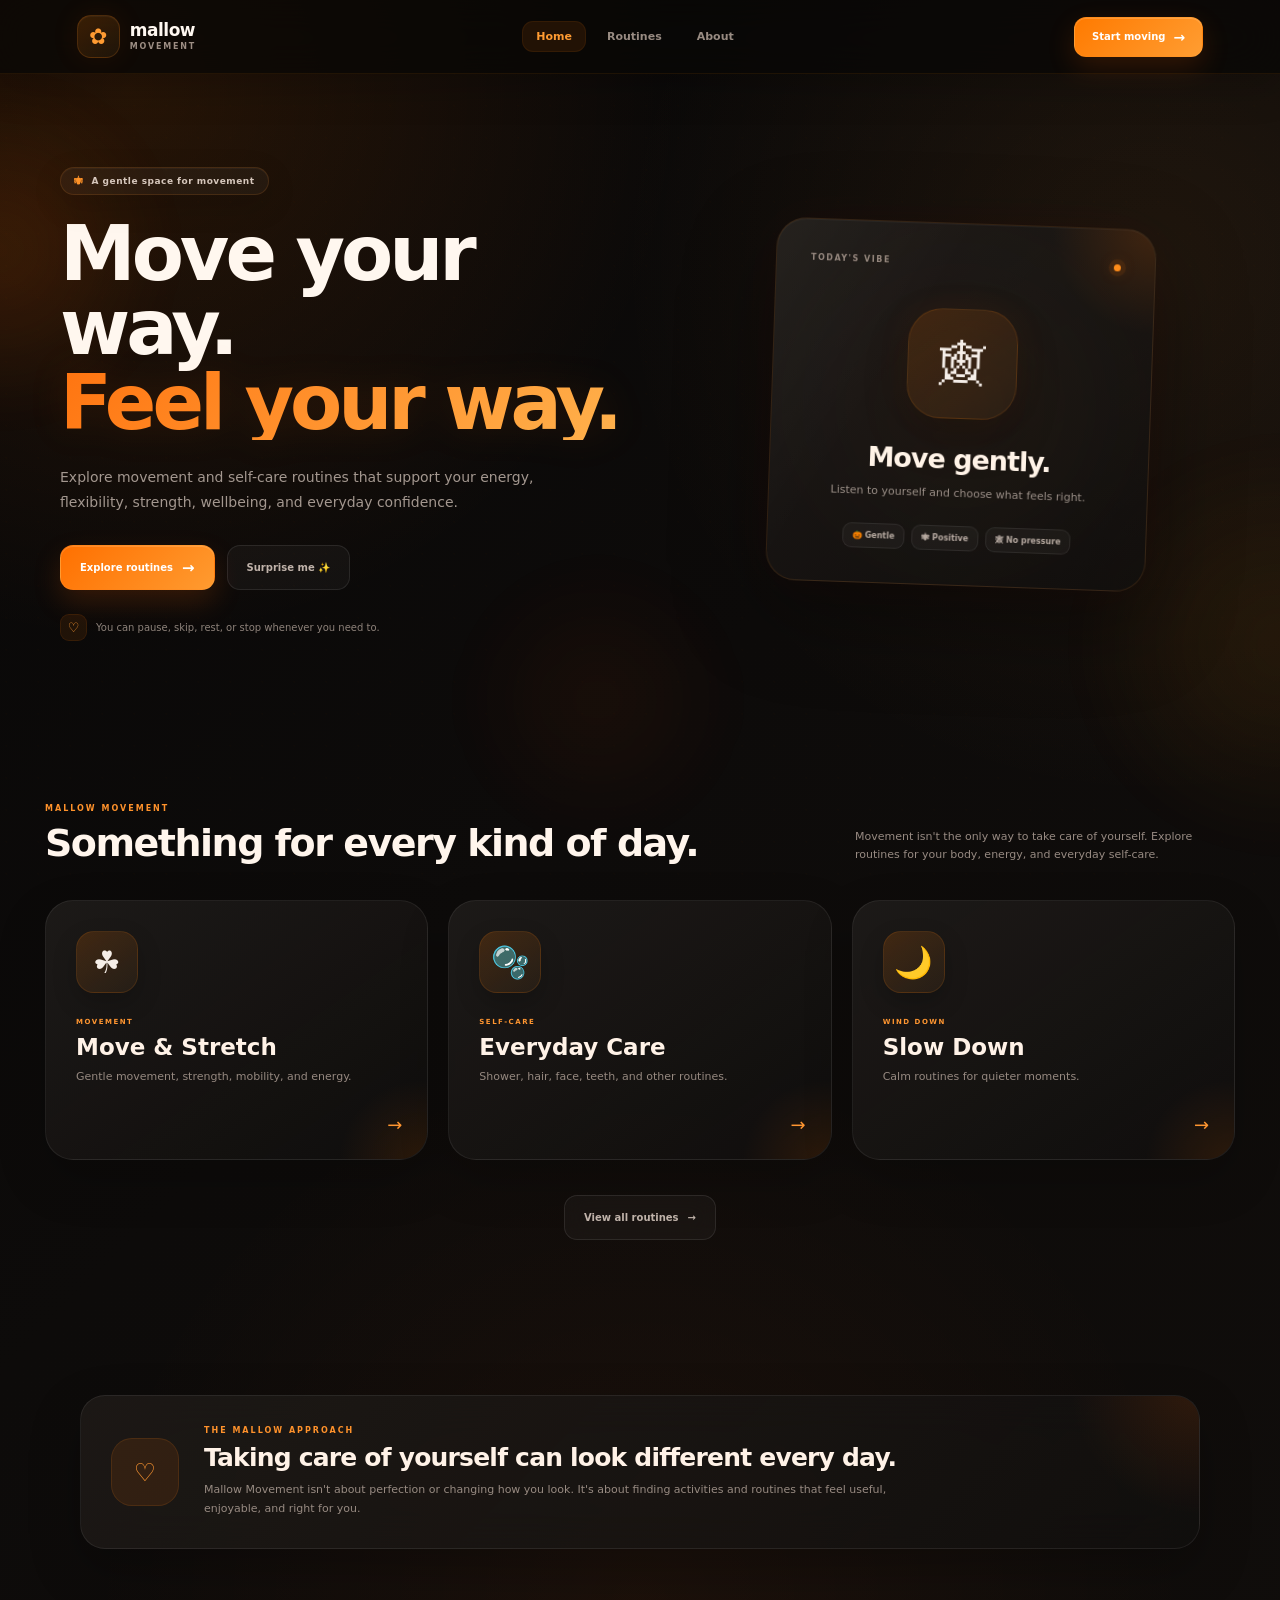
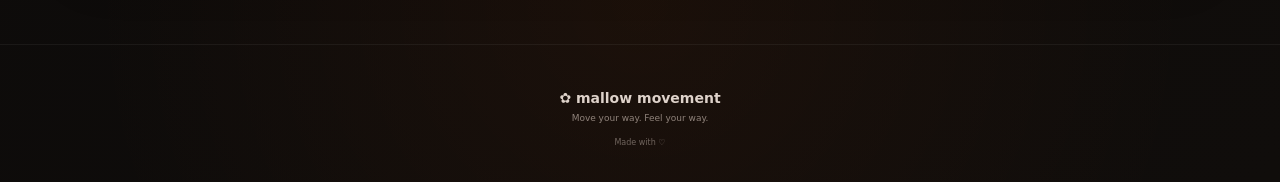
==== commit 807cb3fc: "Replace flower and tag emojis in index.html" ====
--- a/index.html
+++ b/index.html
@@ -75,7 +75,7 @@
       <div class="hero-content">
 
         <div class="welcome-pill">
-          <span>🌷</span>
+          <span>🕷</span>
           A gentle space for movement
         </div>
 
@@ -148,7 +148,7 @@
 
 
           <div class="visual-flower">
-            🌷
+            🕸
           </div>
 
 
@@ -164,9 +164,9 @@
 
           <div class="visual-tags">
 
-            <span>🌱 Gentle</span>
-            <span>✨ Positive</span>
-            <span>♡ No pressure</span>
+            <span>🎃 Gentle</span>
+            <span>🕷 Positive</span>
+            <span>🕸 No pressure</span>
 
           </div>
 
@@ -214,7 +214,7 @@
         >
 
           <span class="routine-icon">
-            🌱
+            ☘
           </span>
 
           <span class="routine-label">
--- a/style.css
+++ b/style.css
@@ -1,7 +1,12 @@
-/* =========================
-   MALLOW MOVEMENT
+/* =========================================================
+   MALLOW MOVEMENT — HALLOWEEN EDITION
+   Dark glass / orange glow / seasonal UI
+========================================================= */
+
+
+/* =========================================================
    GLOBAL
-========================= */
+========================================================= */
 
 * {
   box-sizing: border-box;
@@ -15,6 +20,7 @@
 
 body {
   min-height: 100vh;
+
   font-family:
     Inter,
     ui-sans-serif,
@@ -24,27 +30,54 @@
     "Segoe UI",
     sans-serif;
 
-  color: #403545;
+  color: #f5eee8;
 
   background:
     radial-gradient(
-      circle at 10% 10%,
-      rgba(247, 190, 215, 0.3),
-      transparent 30%
+      circle at 10% 5%,
+      rgba(255, 115, 0, 0.12),
+      transparent 27%
     ),
     radial-gradient(
-      circle at 90% 20%,
-      rgba(201, 187, 255, 0.28),
-      transparent 30%
+      circle at 90% 15%,
+      rgba(255, 153, 51, 0.08),
+      transparent 28%
+    ),
+    radial-gradient(
+      circle at 50% 90%,
+      rgba(255, 94, 0, 0.055),
+      transparent 32%
     ),
     linear-gradient(
       135deg,
-      #fff9fc 0%,
-      #fdf8ff 50%,
-      #f7f5ff 100%
+      #080707 0%,
+      #0d0b0a 45%,
+      #100d0b 100%
     );
 
   overflow-x: hidden;
+}
+
+body::before {
+  content: "";
+
+  position: fixed;
+  inset: 0;
+
+  z-index: -3;
+
+  pointer-events: none;
+
+  background-image:
+    radial-gradient(
+      circle at 20% 30%,
+      rgba(255, 128, 0, 0.035) 0 1px,
+      transparent 1px
+    );
+
+  background-size: 32px 32px;
+
+  opacity: 0.5;
 }
 
 button,
@@ -61,50 +94,84 @@
 }
 
 
-/* =========================
+/* =========================================================
    BACKGROUND
-========================= */
+========================================================= */
 
 .background-glow {
   position: fixed;
-  z-index: -1;
+
+  z-index: -2;
+
   border-radius: 50%;
+
   pointer-events: none;
-  filter: blur(5px);
+
+  filter: blur(30px);
+
+  opacity: 0.8;
+
+  animation: ambientFloat 9s ease-in-out infinite;
 }
 
 .glow-one {
-  width: 280px;
-  height: 280px;
-  top: 120px;
-  left: -140px;
-  background: rgba(255, 190, 219, 0.24);
+  width: 340px;
+  height: 340px;
+
+  top: 80px;
+  left: -170px;
+
+  background:
+    radial-gradient(
+      circle,
+      rgba(255, 102, 0, 0.19),
+      transparent 70%
+    );
 }
 
 .glow-two {
-  width: 360px;
-  height: 360px;
-  top: 420px;
-  right: -180px;
-  background: rgba(199, 184, 255, 0.22);
+  width: 430px;
+  height: 430px;
+
+  top: 430px;
+  right: -215px;
+
+  background:
+    radial-gradient(
+      circle,
+      rgba(255, 145, 0, 0.11),
+      transparent 70%
+    );
+
+  animation-delay: -3s;
 }
 
 .glow-three {
-  width: 220px;
-  height: 220px;
-  bottom: 80px;
-  left: 25%;
-  background: rgba(190, 222, 255, 0.16);
-}
-
-
-/* =========================
+  width: 300px;
+  height: 300px;
+
+  bottom: 50px;
+  left: 35%;
+
+  background:
+    radial-gradient(
+      circle,
+      rgba(255, 82, 0, 0.075),
+      transparent 70%
+    );
+
+  animation-delay: -6s;
+}
+
+
+/* =========================================================
    NAVIGATION
-========================= */
+========================================================= */
 
 .navbar {
   position: sticky;
   top: 0;
+
   z-index: 100;
 
   width: 100%;
@@ -113,80 +180,112 @@
   align-items: center;
   justify-content: space-between;
 
-  padding: 16px 6%;
-
-  background: rgba(255, 250, 253, 0.72);
-  border-bottom: 1px solid rgba(255, 255, 255, 0.85);
-
-  backdrop-filter: blur(22px);
-  -webkit-backdrop-filter: blur(22px);
-}
-
-
-/* Brand */
+  padding: 15px 6%;
+
+  background:
+    rgba(8, 7, 6, 0.76);
+
+  border-bottom:
+    1px solid rgba(255, 138, 0, 0.09);
+
+  box-shadow:
+    0 12px 40px rgba(0, 0, 0, 0.2);
+
+  backdrop-filter: blur(25px);
+  -webkit-backdrop-filter: blur(25px);
+}
+
+
+/* =========================================================
+   BRAND
+========================================================= */
 
 .brand {
   display: flex;
   align-items: center;
+
   gap: 10px;
 
   text-decoration: none;
 }
 
 .brand-flower {
-  width: 42px;
-  height: 42px;
+  width: 43px;
+  height: 43px;
 
   display: grid;
   place-items: center;
 
   border-radius: 14px;
 
-  color: #ef85bb;
+  color: #ff9b32;
 
   background:
     linear-gradient(
-      135deg,
-      rgba(255, 219, 237, 0.95),
-      rgba(226, 216, 255, 0.95)
-    );
-
-  box-shadow:
-    0 8px 22px rgba(181, 122, 176, 0.12);
+      145deg,
+      rgba(255, 126, 0, 0.19),
+      rgba(255, 173, 76, 0.07)
+    );
+
+  border:
+    1px solid rgba(255, 139, 31, 0.18);
+
+  box-shadow:
+    0 0 30px rgba(255, 102, 0, 0.08),
+    inset 0 1px 0 rgba(255, 255, 255, 0.04);
 
   font-size: 22px;
+
+  transition:
+    transform 0.25s ease,
+    box-shadow 0.25s ease;
+}
+
+.brand:hover .brand-flower {
+  transform: rotate(-8deg) scale(1.04);
+
+  box-shadow:
+    0 0 35px rgba(255, 102, 0, 0.16);
 }
 
 .brand div:last-child {
   display: flex;
   flex-direction: column;
+
   line-height: 1;
 }
 
 .brand strong {
-  color: #403545;
+  color: #fff8f1;
+
   font-size: 17px;
+
   letter-spacing: -0.5px;
 }
 
 .brand span {
   margin-top: 4px;
 
-  color: #a2879e;
+  color: #9d8e84;
 
   font-size: 8px;
   font-weight: 800;
+
   letter-spacing: 1.8px;
+
   text-transform: uppercase;
 }
 
 
-/* Nav links */
+/* =========================================================
+   NAV LINKS
+========================================================= */
 
 .nav-links {
   display: flex;
   align-items: center;
-  gap: 8px;
+
+  gap: 7px;
 }
 
 .nav-links a {
@@ -194,9 +293,9 @@
 
   padding: 9px 14px;
 
-  color: #887687;
-
-  border-radius: 10px;
+  color: #988b82;
+
+  border-radius: 11px;
 
   text-decoration: none;
 
@@ -205,51 +304,69 @@
 
   transition:
     color 0.2s ease,
-    background 0.2s ease;
+    background 0.2s ease,
+    transform 0.2s ease;
 }
 
 .nav-links a:hover {
-  color: #5f4c5e;
-  background: rgba(255, 255, 255, 0.62);
+  color: #ffe2c5;
+
+  background:
+    rgba(255, 132, 0, 0.07);
+
+  transform: translateY(-1px);
 }
 
 .nav-links a.active {
-  color: #e478b2;
-  background: rgba(255, 222, 238, 0.55);
-}
-
-
-/* Start button */
+  color: #ff9b32;
+
+  background:
+    rgba(255, 119, 0, 0.1);
+
+  box-shadow:
+    inset 0 0 0 1px rgba(255, 130, 0, 0.08);
+}
+
+
+/* =========================================================
+   START BUTTON
+========================================================= */
 
 .start-button {
   display: inline-flex;
   align-items: center;
   justify-content: center;
+
   gap: 8px;
 
   padding: 11px 17px;
 
-  border: none;
+  border: 1px solid rgba(255, 177, 83, 0.15);
+
   border-radius: 12px;
 
-  color: white;
+  color: #fff;
 
   background:
     linear-gradient(
       135deg,
-      #ef85bb,
-      #a998f4
-    );
-
-  box-shadow:
-    0 9px 22px rgba(177, 115, 180, 0.18);
+      #ff7a00,
+      #ff9d32
+    );
+
+  box-shadow:
+    0 10px 28px rgba(255, 102, 0, 0.16),
+    inset 0 1px 0 rgba(255, 255, 255, 0.16);
 
   font-size: 10px;
-  font-weight: 800;
+  font-weight: 850;
+
+  text-decoration: none;
 
   transition:
     transform 0.2s ease,
-    box-shadow 0.2s ease;
+    box-shadow 0.2s ease,
+    filter 0.2s ease;
 }
 
 .start-button span {
@@ -259,14 +376,17 @@
 .start-button:hover {
   transform: translateY(-2px);
 
-  box-shadow:
-    0 13px 27px rgba(177, 115, 180, 0.25);
-}
-
-
-/* =========================
+  filter: brightness(1.08);
+
+  box-shadow:
+    0 15px 35px rgba(255, 102, 0, 0.25),
+    inset 0 1px 0 rgba(255, 255, 255, 0.18);
+}
+
+
+/* =========================================================
    HERO
-========================= */
+========================================================= */
 
 .hero {
   width: min(1160px, calc(100% - 40px));
@@ -276,7 +396,11 @@
   min-height: 650px;
 
   display: grid;
-  grid-template-columns: 1.05fr 0.95fr;
+
+  grid-template-columns:
+    1.05fr
+    0.95fr;
+
   align-items: center;
 
   gap: 70px;
@@ -285,10 +409,13 @@
 }
 
 
-/* Hero content */
+/* =========================================================
+   HERO CONTENT
+========================================================= */
 
 .hero-content {
-  animation: fadeUp 0.7s ease both;
+  animation:
+    fadeUp 0.7s ease both;
 }
 
 .welcome-pill {
@@ -296,27 +423,35 @@
 
   display: inline-flex;
   align-items: center;
+
   gap: 8px;
 
   padding: 8px 13px;
 
-  color: #a06f8e;
-
-  background: rgba(255, 255, 255, 0.6);
-
-  border: 1px solid rgba(255, 255, 255, 0.9);
+  color: #d6c7bc;
+
+  background:
+    rgba(255, 255, 255, 0.035);
+
+  border:
+    1px solid rgba(255, 146, 43, 0.14);
+
   border-radius: 999px;
 
   box-shadow:
-    0 8px 24px rgba(100, 80, 120, 0.05);
+    inset 0 1px 0 rgba(255, 255, 255, 0.035),
+    0 10px 30px rgba(0, 0, 0, 0.15);
 
   font-size: 9px;
   font-weight: 800;
+
   letter-spacing: 0.5px;
+
+  backdrop-filter: blur(14px);
 }
 
 .welcome-pill span {
-  color: #e889b8;
+  color: #ff9328;
 }
 
 
@@ -325,9 +460,10 @@
 
   margin-top: 22px;
 
-  color: #403545;
-
-  font-size: clamp(46px, 6vw, 76px);
+  color: #fff7ef;
+
+  font-size:
+    clamp(46px, 6vw, 76px);
 
   line-height: 0.98;
 
@@ -340,34 +476,42 @@
   background:
     linear-gradient(
       135deg,
-      #e979b1,
-      #9f91e9
+      #ff7410,
+      #ffb34e
     );
 
   -webkit-background-clip: text;
   background-clip: text;
 
   color: transparent;
-}
-
+
+  filter:
+    drop-shadow(
+      0 0 18px rgba(255, 112, 0, 0.1)
+    );
+}
 
 .hero-content > p {
   max-width: 530px;
 
   margin-top: 25px;
 
-  color: #817486;
+  color: #a3978f;
 
   font-size: 14px;
+
   line-height: 1.8;
 }
 
 
-/* Hero buttons */
+/* =========================================================
+   HERO BUTTONS
+========================================================= */
 
 .hero-buttons {
   display: flex;
   align-items: center;
+
   gap: 12px;
 
   margin-top: 30px;
@@ -384,29 +528,38 @@
   font-size: 10px;
   font-weight: 800;
 
+  text-decoration: none;
+
   transition:
     transform 0.2s ease,
-    box-shadow 0.2s ease;
+    box-shadow 0.2s ease,
+    border-color 0.2s ease,
+    background 0.2s ease;
 }
 
 .primary-button {
   display: inline-flex;
   align-items: center;
+
+  justify-content: center;
+
   gap: 9px;
 
-  border: none;
+  border:
+    1px solid rgba(255, 181, 92, 0.12);
 
   color: white;
 
   background:
     linear-gradient(
       135deg,
-      #ed82b8,
-      #a697ef
-    );
-
-  box-shadow:
-    0 10px 24px rgba(174, 111, 180, 0.18);
+      #ff7000,
+      #ff9b30
+    );
+
+  box-shadow:
+    0 12px 28px rgba(255, 102, 0, 0.17),
+    inset 0 1px 0 rgba(255, 255, 255, 0.15);
 }
 
 .primary-button span {
@@ -414,11 +567,21 @@
 }
 
 .secondary-button {
-  color: #806f7e;
-
-  background: rgba(255, 255, 255, 0.65);
-
-  border: 1px solid rgba(255, 255, 255, 0.95);
+  display: inline-flex;
+  align-items: center;
+  justify-content: center;
+
+  gap: 9px;
+
+  color: #c0b3aa;
+
+  background:
+    rgba(255, 255, 255, 0.035);
+
+  border:
+    1px solid rgba(255, 255, 255, 0.09);
+
+  backdrop-filter: blur(12px);
 }
 
 .primary-button:hover,
@@ -428,15 +591,28 @@
 
 .primary-button:hover {
   box-shadow:
-    0 14px 30px rgba(174, 111, 180, 0.26);
-}
-
-
-/* Hero note */
+    0 17px 38px rgba(255, 102, 0, 0.25);
+}
+
+.secondary-button:hover {
+  color: #fff0e0;
+
+  border-color:
+    rgba(255, 137, 24, 0.2);
+
+  background:
+    rgba(255, 119, 0, 0.07);
+}
+
+
+/* =========================================================
+   HERO NOTE
+========================================================= */
 
 .hero-note {
   display: flex;
   align-items: center;
+
   gap: 9px;
 
   margin-top: 24px;
@@ -451,22 +627,27 @@
 
   border-radius: 9px;
 
-  color: #e47daf;
-
-  background: rgba(255, 225, 239, 0.7);
+  color: #ff9b32;
+
+  background:
+    rgba(255, 119, 0, 0.09);
+
+  border:
+    1px solid rgba(255, 119, 0, 0.1);
 
   font-size: 13px;
 }
 
 .hero-note p {
-  color: #9b8998;
+  color: #8e827a;
+
   font-size: 10px;
 }
 
 
-/* =========================
+/* =========================================================
    HERO VISUAL
-========================= */
+========================================================= */
 
 .hero-visual {
   position: relative;
@@ -476,26 +657,27 @@
   display: grid;
   place-items: center;
 
-  animation: fadeUp 0.9s 0.12s ease both;
+  animation:
+    fadeUp 0.9s 0.12s ease both;
 }
 
 .visual-glow {
   position: absolute;
 
-  width: 310px;
-  height: 310px;
+  width: 340px;
+  height: 340px;
 
   border-radius: 50%;
 
   background:
     radial-gradient(
       circle,
-      rgba(240, 184, 218, 0.38),
-      rgba(205, 193, 255, 0.15),
+      rgba(255, 112, 0, 0.16),
+      rgba(255, 160, 55, 0.055),
       transparent 70%
     );
 
-  filter: blur(4px);
+  filter: blur(7px);
 }
 
 
@@ -513,14 +695,17 @@
   background:
     linear-gradient(
       145deg,
-      rgba(255, 255, 255, 0.82),
-      rgba(255, 247, 252, 0.64)
-    );
-
-  border: 1px solid rgba(255, 255, 255, 0.95);
-
-  box-shadow:
-    0 28px 70px rgba(100, 80, 120, 0.11);
+      rgba(31, 27, 24, 0.92),
+      rgba(17, 15, 14, 0.82)
+    );
+
+  border:
+    1px solid rgba(255, 149, 50, 0.13);
+
+  box-shadow:
+    0 30px 90px rgba(0, 0, 0, 0.4),
+    0 0 50px rgba(255, 93, 0, 0.045),
+    inset 0 1px 0 rgba(255, 255, 255, 0.04);
 
   backdrop-filter: blur(25px);
   -webkit-backdrop-filter: blur(25px);
@@ -537,36 +722,63 @@
 
   position: absolute;
 
-  width: 180px;
-  height: 180px;
-
-  right: -80px;
-  top: -80px;
+  width: 210px;
+  height: 210px;
+
+  right: -105px;
+  top: -105px;
 
   border-radius: 50%;
 
-  background: rgba(240, 183, 215, 0.2);
+  background:
+    radial-gradient(
+      circle,
+      rgba(255, 110, 0, 0.17),
+      transparent 70%
+    );
+}
+
+.visual-card::after {
+  content: "";
+
+  position: absolute;
+
+  inset: 0;
+
+  pointer-events: none;
+
+  background:
+    linear-gradient(
+      120deg,
+      rgba(255, 255, 255, 0.035),
+      transparent 35%
+    );
 }
 
 .visual-card:hover {
-  transform: rotate(0deg) translateY(-6px);
-
-  box-shadow:
-    0 35px 80px rgba(100, 80, 120, 0.15);
+  transform:
+    rotate(0deg)
+    translateY(-6px);
+
+  box-shadow:
+    0 38px 100px rgba(0, 0, 0, 0.5),
+    0 0 65px rgba(255, 91, 0, 0.07);
 }
 
 
 .visual-top {
   position: relative;
+  z-index: 2;
 
   display: flex;
   align-items: center;
   justify-content: space-between;
 
-  color: #a28c9e;
+  color: #95877e;
 
   font-size: 8px;
   font-weight: 900;
+
   letter-spacing: 1.5px;
 }
 
@@ -576,10 +788,14 @@
 
   border-radius: 50%;
 
-  background: #8fdbaf;
-
-  box-shadow:
-    0 0 0 5px rgba(143, 219, 175, 0.13);
+  background: #ff8c1a;
+
+  box-shadow:
+    0 0 0 5px rgba(255, 119, 0, 0.09),
+    0 0 15px rgba(255, 119, 0, 0.35);
+
+  animation:
+    pulseOrange 2.2s ease-in-out infinite;
 }
 
 
@@ -596,54 +812,67 @@
 
   background:
     linear-gradient(
-      135deg,
-      rgba(255, 219, 237, 0.85),
-      rgba(221, 215, 255, 0.85)
-    );
-
-  box-shadow:
-    0 16px 32px rgba(150, 110, 170, 0.12);
+      145deg,
+      rgba(255, 113, 0, 0.16),
+      rgba(255, 175, 74, 0.06)
+    );
+
+  border:
+    1px solid rgba(255, 135, 22, 0.14);
+
+  box-shadow:
+    0 18px 40px rgba(0, 0, 0, 0.25),
+    0 0 35px rgba(255, 104, 0, 0.07);
 
   font-size: 46px;
 
-  animation: float 4s ease-in-out infinite;
+  animation:
+    float 4s ease-in-out infinite;
 }
 
 
 .visual-card h2 {
   position: relative;
-
-  color: #403545;
+  z-index: 2;
+
+  color: #fff3e7;
 
   text-align: center;
 
   font-size: 27px;
+
   letter-spacing: -1px;
 }
 
 
 .visual-card > p {
   position: relative;
+  z-index: 2;
 
   max-width: 270px;
 
   margin: 10px auto 0;
 
-  color: #8b7988;
+  color: #9a8e86;
 
   text-align: center;
 
   font-size: 11px;
+
   line-height: 1.6;
 }
 
 
 .visual-tags {
   position: relative;
+  z-index: 2;
 
   display: flex;
+
   justify-content: center;
+
   flex-wrap: wrap;
+
   gap: 7px;
 
   margin-top: 23px;
@@ -652,11 +881,13 @@
 .visual-tags span {
   padding: 7px 9px;
 
-  color: #866e80;
-
-  background: rgba(255, 255, 255, 0.62);
-
-  border: 1px solid rgba(255, 255, 255, 0.85);
+  color: #b6a9a0;
+
+  background:
+    rgba(255, 255, 255, 0.035);
+
+  border:
+    1px solid rgba(255, 255, 255, 0.075);
 
   border-radius: 9px;
 
@@ -665,9 +896,9 @@
 }
 
 
-/* =========================
+/* =========================================================
    SECTIONS
-========================= */
+========================================================= */
 
 .routines-section,
 .philosophy-section {
@@ -678,10 +909,11 @@
   padding: 75px 0;
 }
 
-
 .section-heading {
   display: flex;
+
   align-items: end;
+
   justify-content: space-between;
 
   gap: 40px;
@@ -694,17 +926,20 @@
 
   margin-bottom: 8px;
 
-  color: #d27da7;
+  color: #ff922b;
 
   font-size: 8px;
+
   font-weight: 900;
+
   letter-spacing: 2px;
 }
 
 .section-heading h2 {
-  color: #403545;
-
-  font-size: clamp(27px, 4vw, 38px);
+  color: #fff5ec;
+
+  font-size:
+    clamp(27px, 4vw, 38px);
 
   letter-spacing: -1.5px;
 }
@@ -712,16 +947,17 @@
 .section-heading > p {
   max-width: 380px;
 
-  color: #8a7887;
+  color: #978a82;
 
   font-size: 11px;
+
   line-height: 1.7;
 }
 
 
-/* =========================
+/* =========================================================
    ROUTINE GRID
-========================= */
+========================================================= */
 
 .routine-grid {
   display: grid;
@@ -732,13 +968,13 @@
   gap: 15px;
 }
 
-
 .routine-card {
   position: relative;
 
   min-height: 145px;
 
   display: flex;
+
   align-items: center;
 
   gap: 18px;
@@ -749,14 +985,22 @@
 
   text-align: left;
 
-  border: 1px solid rgba(255, 255, 255, 0.92);
+  color: #f5eee8;
+
+  border:
+    1px solid rgba(255, 255, 255, 0.07);
 
   border-radius: 22px;
 
-  background: rgba(255, 255, 255, 0.62);
-
-  box-shadow:
-    0 12px 30px rgba(100, 80, 120, 0.055);
+  background:
+    linear-gradient(
+      145deg,
+      rgba(31, 28, 26, 0.84),
+      rgba(17, 15, 14, 0.75)
+    );
+
+  box-shadow:
+    0 15px 35px rgba(0, 0, 0, 0.18);
 
   backdrop-filter: blur(18px);
   -webkit-backdrop-filter: blur(18px);
@@ -767,36 +1011,66 @@
     border-color 0.25s ease;
 }
 
+.routine-card::before {
+  content: "";
+
+  position: absolute;
+
+  width: 170px;
+  height: 170px;
+
+  right: -100px;
+  bottom: -110px;
+
+  border-radius: 50%;
+
+  background:
+    rgba(255, 119, 0, 0.07);
+
+  transition:
+    transform 0.35s ease;
+}
+
 .routine-card::after {
   content: "";
 
   position: absolute;
 
-  width: 130px;
-  height: 130px;
-
-  right: -70px;
-  bottom: -80px;
-
-  border-radius: 50%;
-
-  background: rgba(255, 255, 255, 0.45);
+  inset: 0;
 
   pointer-events: none;
+
+  background:
+    linear-gradient(
+      125deg,
+      rgba(255, 255, 255, 0.035),
+      transparent 35%
+    );
 }
 
 .routine-card:hover {
   transform: translateY(-5px);
 
-  border-color: rgba(232, 168, 208, 0.7);
-
-  box-shadow:
-    0 20px 42px rgba(100, 80, 120, 0.1);
-}
-
+  border-color:
+    rgba(255, 125, 0, 0.2);
+
+  box-shadow:
+    0 24px 50px rgba(0, 0, 0, 0.3),
+    0 0 30px rgba(255, 102, 0, 0.045);
+}
+
+.routine-card:hover::before {
+  transform: scale(1.4);
+}
+
+
+/* =========================================================
+   ROUTINE ICON
+========================================================= */
 
 .routine-icon {
   position: relative;
+
   z-index: 2;
 
   width: 58px;
@@ -805,19 +1079,552 @@
   flex-shrink: 0;
 
   display: grid;
+
   place-items: center;
 
   border-radius: 18px;
+
+  background:
+    linear-gradient(
+      145deg,
+      rgba(255, 119, 0, 0.17),
+      rgba(255, 168, 74, 0.055)
+    );
+
+  border:
+    1px solid rgba(255, 132, 17, 0.13);
+
+  box-shadow:
+    0 10px 24px rgba(0, 0, 0, 0.2);
+
+  font-size: 25px;
+
+  transition:
+    transform 0.25s ease,
+    box-shadow 0.25s ease;
+}
+
+.routine-card:hover .routine-icon {
+  transform:
+    scale(1.07)
+    rotate(-3deg);
+
+  box-shadow:
+    0 0 25px rgba(255, 102, 0, 0.1);
+}
+
+
+.routine-content {
+  position: relative;
+
+  z-index: 2;
+
+  flex: 1;
+}
+
+.routine-label {
+  display: block;
+
+  margin-bottom: 5px;
+
+  color: #ff9631;
+
+  font-size: 7px;
+
+  font-weight: 900;
+
+  letter-spacing: 1.5px;
+}
+
+.routine-content h3 {
+  color: #f8efe8;
+
+  font-size: 16px;
+
+  letter-spacing: -0.3px;
+}
+
+.routine-content p {
+  max-width: 330px;
+
+  margin-top: 6px;
+
+  color: #968a82;
+
+  font-size: 10px;
+
+  line-height: 1.55;
+}
+
+.card-arrow {
+  position: relative;
+
+  z-index: 2;
+
+  color: #ff9631;
+
+  font-size: 18px;
+
+  transition:
+    transform 0.22s ease;
+}
+
+.routine-card:hover .card-arrow {
+  transform: translateX(4px);
+}
+
+
+/* =========================================================
+   CARD VARIATIONS
+========================================================= */
+
+.green-card .routine-icon,
+.pink-card .routine-icon,
+.purple-card .routine-icon,
+.blue-card .routine-icon,
+.lavender-card .routine-icon,
+.surprise-card .routine-icon {
+  background:
+    linear-gradient(
+      145deg,
+      rgba(255, 119, 0, 0.17),
+      rgba(255, 173, 79, 0.055)
+    );
+}
+
+
+/* =========================================================
+   PHILOSOPHY
+========================================================= */
+
+.philosophy-card {
+  position: relative;
+
+  display: flex;
+
+  align-items: center;
+
+  gap: 25px;
+
+  padding: 30px;
+
+  overflow: hidden;
+
+  border-radius: 25px;
 
   background:
     linear-gradient(
       135deg,
-      rgba(255, 223, 238, 0.9),
-      rgba(222, 215, 255, 0.85)
-    );
-
-  box-shadow:
-    0 8px 20px rgba(140, 105, 160, 0.08);
+      rgba(31, 27, 24, 0.84),
+      rgba(17, 15, 14, 0.75)
+    );
+
+  border:
+    1px solid rgba(255, 255, 255, 0.075);
+
+  box-shadow:
+    0 20px 50px rgba(0, 0, 0, 0.25);
+
+  backdrop-filter: blur(20px);
+  -webkit-backdrop-filter: blur(20px);
+}
+
+.philosophy-card::before {
+  content: "";
+
+  position: absolute;
+
+  width: 260px;
+  height: 260px;
+
+  right: -130px;
+  top: -140px;
+
+  border-radius: 50%;
+
+  background:
+    radial-gradient(
+      circle,
+      rgba(255, 102, 0, 0.13),
+      transparent 70%
+    );
+}
+
+.philosophy-icon {
+  position: relative;
+
+  z-index: 2;
+
+  width: 68px;
+  height: 68px;
+
+  flex-shrink: 0;
+
+  display: grid;
+
+  place-items: center;
+
+  border-radius: 21px;
+
+  color: #ff9732;
+
+  background:
+    rgba(255, 119, 0, 0.1);
+
+  border:
+    1px solid rgba(255, 133, 23, 0.13);
+
+  font-size: 25px;
+}
+
+.philosophy-card > div:last-child {
+  position: relative;
+
+  z-index: 2;
+}
+
+.philosophy-card h2 {
+  color: #fff2e7;
+
+  font-size: 25px;
+
+  letter-spacing: -0.8px;
+}
+
+.philosophy-card p {
+  max-width: 720px;
+
+  margin-top: 9px;
+
+  color: #988b82;
+
+  font-size: 11px;
+
+  line-height: 1.7;
+}
+
+
+/* =========================================================
+   ROUTINES PAGE
+========================================================= */
+
+.routines-page {
+  max-width: 1250px;
+
+  margin: 0 auto;
+
+  padding: 100px 30px 80px;
+}
+
+.routines-hero {
+  max-width: 850px;
+
+  margin: 0 auto 60px;
+
+  text-align: center;
+}
+
+.routines-hero h1 {
+  margin: 24px 0 18px;
+
+  color: #fff5ec;
+
+  font-size:
+    clamp(42px, 6vw, 72px);
+
+  line-height: 1;
+
+  letter-spacing: -3px;
+}
+
+.routines-hero h1 span {
+  display: block;
+
+  background:
+    linear-gradient(
+      135deg,
+      #ff6f00,
+      #ffb14a
+    );
+
+  -webkit-background-clip: text;
+  background-clip: text;
+
+  color: transparent;
+}
+
+.routines-hero p {
+  max-width: 680px;
+
+  margin: auto;
+
+  color: #988b82;
+
+  font-size: 15px;
+
+  line-height: 1.8;
+}
+
+
+/* =========================================================
+   CATEGORY TABS
+========================================================= */
+
+.category-section {
+  margin-bottom: 40px;
+}
+
+.category-tabs {
+  display: flex;
+
+  justify-content: center;
+
+  flex-wrap: wrap;
+
+  gap: 10px;
+}
+
+.category-tab {
+  border:
+    1px solid rgba(255, 255, 255, 0.075);
+
+  background:
+    rgba(255, 255, 255, 0.035);
+
+  backdrop-filter: blur(14px);
+
+  color: #a99c94;
+
+  padding: 11px 17px;
+
+  border-radius: 999px;
+
+  cursor: pointer;
+
+  font: inherit;
+
+  font-size: 11px;
+  font-weight: 700;
+
+  transition:
+    0.25s ease;
+}
+
+.category-tab:hover {
+  transform: translateY(-2px);
+
+  color: #ffe5cf;
+
+  background:
+    rgba(255, 119, 0, 0.07);
+
+  border-color:
+    rgba(255, 133, 17, 0.14);
+}
+
+.category-tab.active {
+  color: white;
+
+  border-color:
+    rgba(255, 166, 78, 0.2);
+
+  background:
+    linear-gradient(
+      135deg,
+      #ff7000,
+      #ff9b30
+    );
+
+  box-shadow:
+    0 10px 28px rgba(255, 102, 0, 0.18);
+}
+
+
+/* =========================================================
+   ROUTINE LIBRARY
+========================================================= */
+
+.routine-library {
+  margin-top: 30px;
+}
+
+.routine-library-grid {
+  display: grid;
+
+  grid-template-columns:
+    repeat(3, minmax(0, 1fr));
+
+  gap: 20px;
+}
+
+.library-card {
+  position: relative;
+
+  overflow: hidden;
+
+  text-align: left;
+
+  border:
+    1px solid rgba(255, 255, 255, 0.075);
+
+  border-radius: 28px;
+
+  padding: 28px;
+
+  min-height: 260px;
+
+  cursor: pointer;
+
+  color: #f4ece5;
+
+  font: inherit;
+
+  background:
+    linear-gradient(
+      145deg,
+      rgba(31, 28, 26, 0.9),
+      rgba(16, 14, 13, 0.78)
+    );
+
+  backdrop-filter: blur(20px);
+
+  box-shadow:
+    0 20px 55px rgba(0, 0, 0, 0.22);
+
+  transition:
+    transform 0.3s ease,
+    box-shadow 0.3s ease,
+    border-color 0.3s ease;
+}
+
+.library-card:hover {
+  transform: translateY(-7px);
+
+  border-color:
+    rgba(255, 127, 14, 0.2);
+
+  box-shadow:
+    0 30px 70px rgba(0, 0, 0, 0.35),
+    0 0 35px rgba(255, 102, 0, 0.045);
+}
+
+.library-card::before {
+  content: "";
+
+  position: absolute;
+
+  width: 190px;
+  height: 190px;
+
+  right: -90px;
+  bottom: -100px;
+
+  border-radius: 50%;
+
+  background:
+    radial-gradient(
+      circle,
+      rgba(255, 108, 0, 0.12),
+      transparent 70%
+    );
+}
+
+.library-card::after {
+  content: "";
+
+  position: absolute;
+
+  inset: 0;
+
+  pointer-events: none;
+
+  background:
+    linear-gradient(
+      125deg,
+      rgba(255, 255, 255, 0.035),
+      transparent 35%
+    );
+}
+
+.library-card-icon {
+  position: relative;
+
+  z-index: 2;
+
+  width: 62px;
+  height: 62px;
+
+  display: grid;
+
+  place-items: center;
+
+  margin-bottom: 22px;
+
+  border-radius: 19px;
+
+  background:
+    rgba(255, 119, 0, 0.09);
+
+  border:
+    1px solid rgba(255, 137, 25, 0.12);
+
+  font-size: 33px;
+
+  box-shadow:
+    0 10px 25px rgba(0, 0, 0, 0.2);
+}
+
+.library-card h3 {
+  position: relative;
+
+  z-index: 2;
+
+  margin: 8px 0 10px;
+
+  color: #fff2e7;
+
+  font-size: 22px;
+}
+
+.library-card p {
+  position: relative;
+
+  z-index: 2;
+
+  max-width: 300px;
+
+  color: #958981;
+
+  line-height: 1.6;
+
+  font-size: 11px;
+}
+
+.library-card-footer {
+  position: relative;
+
+  z-index: 2;
+
+  display: flex;
+
+  gap: 12px;
+
+  margin-top: 25px;
+
+  color: #877a72;
+
+  font-size: 10px;
+}
+
+.library-card-arrow {
+  position: absolute;
+
+  z-index: 3;
+
+  right: 25px;
+  top: 28px;
+
+  color: #ff9630;
 
   font-size: 25px;
 
@@ -825,523 +1632,835 @@
     transform 0.25s ease;
 }
 
-.routine-card:hover .routine-icon {
-  transform: scale(1.07) rotate(-3deg);
-}
-
-
-.routine-content {
+.library-card:hover .library-card-arrow {
+  transform: translateX(5px);
+}
+
+
+/* =========================================================
+   LIBRARY CATEGORY ACCENTS
+========================================================= */
+
+.library-card.movement,
+.library-card.selfcare,
+.library-card.hair,
+.library-card.face,
+.library-card.shower,
+.library-card.relax {
+  background:
+    linear-gradient(
+      145deg,
+      rgba(30, 27, 24, 0.94),
+      rgba(15, 14, 13, 0.82)
+    );
+}
+
+
+/* =========================================================
+   FEATURED HOMEPAGE CARDS
+========================================================= */
+
+.featured-section {
+  max-width: 1250px;
+
+  margin: 0 auto;
+
+  padding: 80px 30px;
+}
+
+.feature-preview-grid {
+  display: grid;
+
+  grid-template-columns:
+    repeat(3, 1fr);
+
+  gap: 20px;
+
+  margin-top: 35px;
+}
+
+.feature-preview-card {
   position: relative;
+
+  min-height: 260px;
+
+  padding: 30px;
+
+  overflow: hidden;
+
+  border-radius: 28px;
+
+  text-decoration: none;
+
+  color: #f5eee8;
+
+  border:
+    1px solid rgba(255, 255, 255, 0.07);
+
+  background:
+    linear-gradient(
+      145deg,
+      rgba(31, 28, 26, 0.88),
+      rgba(16, 14, 13, 0.78)
+    );
+
+  box-shadow:
+    0 20px 50px rgba(0, 0, 0, 0.2);
+
+  transition:
+    transform 0.3s ease,
+    border-color 0.3s ease,
+    box-shadow 0.3s ease;
+}
+
+.feature-preview-card::before {
+  content: "";
+
+  position: absolute;
+
+  width: 170px;
+  height: 170px;
+
+  right: -80px;
+  bottom: -90px;
+
+  border-radius: 50%;
+
+  background:
+    radial-gradient(
+      circle,
+      rgba(255, 112, 0, 0.12),
+      transparent 70%
+    );
+}
+
+.feature-preview-card:hover {
+  transform: translateY(-6px);
+
+  border-color:
+    rgba(255, 128, 15, 0.18);
+
+  box-shadow:
+    0 30px 70px rgba(0, 0, 0, 0.32);
+}
+
+.feature-preview-card .routine-icon {
+  position: relative;
+
   z-index: 2;
 
+  display: grid;
+
+  width: 62px;
+  height: 62px;
+
+  margin-bottom: 25px;
+
+  font-size: 31px;
+}
+
+.feature-preview-card .routine-label,
+.feature-preview-card h3,
+.feature-preview-card p {
+  position: relative;
+
+  z-index: 2;
+}
+
+.feature-preview-card h3 {
+  color: #fff2e7;
+
+  font-size: 23px;
+
+  margin: 8px 0;
+}
+
+.feature-preview-card p {
+  color: #968980;
+
+  font-size: 11px;
+
+  line-height: 1.6;
+}
+
+.feature-preview-card .card-arrow {
+  position: absolute;
+
+  z-index: 3;
+
+  right: 25px;
+  bottom: 24px;
+}
+
+.view-all-wrapper {
+  display: flex;
+
+  justify-content: center;
+
+  margin-top: 35px;
+}
+
+
+/* =========================================================
+   PLAYER OVERLAYS
+========================================================= */
+
+.player-overlay,
+.break-overlay,
+.completion-overlay {
+  position: fixed;
+
+  inset: 0;
+
+  z-index: 1000;
+
+  display: flex;
+
+  align-items: center;
+
+  justify-content: center;
+
+  padding: 25px;
+
+  background:
+    rgba(3, 3, 3, 0.72);
+
+  backdrop-filter: blur(22px);
+  -webkit-backdrop-filter: blur(22px);
+}
+
+.player-overlay[hidden],
+.break-overlay[hidden],
+.completion-overlay[hidden] {
+  display: none;
+}
+
+
+/* =========================================================
+   PLAYER CARD
+========================================================= */
+
+.player-card {
+  width: min(700px, 100%);
+
+  max-height: 90vh;
+
+  overflow: auto;
+
+  border-radius: 34px;
+
+  background:
+    linear-gradient(
+      145deg,
+      rgba(30, 27, 24, 0.97),
+      rgba(13, 12, 11, 0.97)
+    );
+
+  border:
+    1px solid rgba(255, 139, 30, 0.16);
+
+  box-shadow:
+    0 45px 120px rgba(0, 0, 0, 0.6),
+    0 0 70px rgba(255, 93, 0, 0.06);
+
+  backdrop-filter: blur(30px);
+
+  animation:
+    playerIn 0.35s ease;
+}
+
+@keyframes playerIn {
+  from {
+    opacity: 0;
+
+    transform:
+      translateY(20px)
+      scale(.97);
+  }
+
+  to {
+    opacity: 1;
+
+    transform:
+      translateY(0)
+      scale(1);
+  }
+}
+
+
+/* =========================================================
+   PLAYER TOP
+========================================================= */
+
+.player-top {
+  display: flex;
+
+  align-items: center;
+
+  gap: 18px;
+
+  padding: 25px 28px;
+}
+
+.player-close {
+  width: 42px;
+  height: 42px;
+
+  flex-shrink: 0;
+
+  border: 1px solid rgba(255, 255, 255, 0.07);
+
+  border-radius: 50%;
+
+  color: #b8aaa1;
+
+  background:
+    rgba(255, 255, 255, 0.035);
+
+  font-size: 25px;
+
+  cursor: pointer;
+
+  transition:
+    transform 0.2s ease,
+    background 0.2s ease,
+    color 0.2s ease;
+}
+
+.player-close:hover {
+  color: #ff9a32;
+
+  background:
+    rgba(255, 119, 0, 0.08);
+
+  transform: rotate(6deg);
+}
+
+.player-title-area {
   flex: 1;
 }
 
-.routine-label {
+.player-title-area h2 {
+  margin: 4px 0 0;
+
+  color: #fff2e7;
+
+  font-size: 23px;
+}
+
+.player-category,
+.player-label {
+  color: #ff9630;
+
+  font-size: 10px;
+
+  letter-spacing: 1.5px;
+
+  font-weight: 800;
+}
+
+.player-step-count {
+  color: #9b8d84;
+
+  font-weight: 700;
+}
+
+.player-progress {
+  height: 7px;
+
+  margin: 0 28px;
+
+  border-radius: 99px;
+
+  background:
+    rgba(255, 255, 255, 0.065);
+
+  overflow: hidden;
+}
+
+.player-progress-bar {
+  height: 100%;
+
+  width: 0;
+
+  border-radius: inherit;
+
+  background:
+    linear-gradient(
+      90deg,
+      #ff6800,
+      #ffab3d
+    );
+
+  box-shadow:
+    0 0 16px rgba(255, 102, 0, 0.35);
+
+  transition:
+    width .35s ease;
+}
+
+
+/* =========================================================
+   PLAYER CONTENT
+========================================================= */
+
+.player-content {
+  padding: 45px 35px 40px;
+
+  text-align: center;
+}
+
+.player-icon {
+  width: 88px;
+  height: 88px;
+
+  display: grid;
+
+  place-items: center;
+
+  margin: 0 auto 20px;
+
+  border-radius: 27px;
+
+  background:
+    linear-gradient(
+      145deg,
+      rgba(255, 119, 0, 0.15),
+      rgba(255, 171, 71, 0.045)
+    );
+
+  border:
+    1px solid rgba(255, 137, 23, 0.14);
+
+  box-shadow:
+    0 18px 40px rgba(0, 0, 0, 0.25),
+    0 0 30px rgba(255, 102, 0, 0.05);
+
+  font-size: 50px;
+}
+
+.player-content h3 {
+  margin: 8px 0 12px;
+
+  color: #fff3e8;
+
+  font-size: 32px;
+
+  letter-spacing: -1px;
+}
+
+.player-description {
+  max-width: 500px;
+
+  margin: auto;
+
+  color: #978a82;
+
+  line-height: 1.7;
+}
+
+
+/* =========================================================
+   TIMER
+========================================================= */
+
+.timer-area {
+  display: flex;
+
+  justify-content: center;
+
+  margin: 35px 0;
+}
+
+.timer-circle {
+  width: 210px;
+  height: 210px;
+
+  display: flex;
+
+  align-items: center;
+
+  justify-content: center;
+
+  border-radius: 50%;
+
+  background:
+    radial-gradient(
+      circle,
+      #171412 0 56%,
+      rgba(255, 119, 0, 0.05) 57%,
+      rgba(255, 119, 0, 0.4) 67%,
+      rgba(255, 168, 68, 0.15) 68%,
+      rgba(255, 119, 0, 0.02) 73%
+    );
+
+  border:
+    1px solid rgba(255, 132, 17, 0.14);
+
+  box-shadow:
+    0 25px 60px rgba(0, 0, 0, 0.35),
+    0 0 45px rgba(255, 102, 0, 0.08);
+}
+
+.timer-circle span {
+  color: #fff2e7;
+
+  font-size: 42px;
+
+  font-weight: 850;
+
+  letter-spacing: -1px;
+}
+
+
+/* =========================================================
+   REPS
+========================================================= */
+
+.reps-area {
+  display: flex;
+
+  justify-content: center;
+
+  gap: 15px;
+
+  margin: 35px 0;
+}
+
+.rep-box {
+  min-width: 120px;
+
+  padding: 22px;
+
+  border-radius: 20px;
+
+  background:
+    rgba(255, 255, 255, 0.035);
+
+  border:
+    1px solid rgba(255, 255, 255, 0.065);
+
+  box-shadow:
+    inset 0 1px 0 rgba(255, 255, 255, 0.025);
+}
+
+.rep-box span {
   display: block;
 
-  margin-bottom: 5px;
-
-  color: #c183a5;
-
-  font-size: 7px;
-  font-weight: 900;
-  letter-spacing: 1.5px;
-}
-
-
-.routine-content h3 {
-  color: #463947;
-
-  font-size: 16px;
-
-  letter-spacing: -0.3px;
-}
-
-
-.routine-content p {
-  max-width: 330px;
-
-  margin-top: 6px;
-
-  color: #8c7a89;
+  color: #94867e;
 
   font-size: 10px;
-  line-height: 1.55;
-}
-
-
-.card-arrow {
-  position: relative;
-  z-index: 2;
-
-  color: #c487aa;
-
-  font-size: 18px;
-
-  transition:
-    transform 0.22s ease;
-}
-
-.routine-card:hover .card-arrow {
-  transform: translateX(4px);
-}
-
-
-/* =========================
-   CARD VARIATIONS
-========================= */
-
-.green-card .routine-icon {
+
+  letter-spacing: 1px;
+
+  opacity: .8;
+}
+
+.rep-box strong {
+  display: block;
+
+  margin-top: 7px;
+
+  color: #fff0e4;
+
+  font-size: 30px;
+}
+
+
+/* =========================================================
+   PLAYER BUTTONS
+========================================================= */
+
+.player-done-button {
+  border:
+    1px solid rgba(255, 179, 88, 0.14);
+
+  padding: 16px 35px;
+
+  border-radius: 999px;
+
+  color: white;
+
   background:
     linear-gradient(
       135deg,
-      rgba(213, 244, 224, 0.92),
-      rgba(218, 235, 255, 0.82)
-    );
-}
-
-.pink-card .routine-icon {
+      #ff6b00,
+      #ff9e32
+    );
+
+  font-size: 16px;
+
+  font-weight: 750;
+
+  cursor: pointer;
+
+  box-shadow:
+    0 14px 32px rgba(255, 102, 0, 0.2);
+
+  transition:
+    transform .2s ease,
+    box-shadow .2s ease;
+}
+
+.player-done-button:hover {
+  transform: translateY(-2px);
+
+  box-shadow:
+    0 18px 40px rgba(255, 102, 0, 0.3);
+}
+
+.player-done-button span {
+  margin-left: 8px;
+}
+
+.timer-controls {
+  display: flex;
+
+  justify-content: center;
+
+  gap: 12px;
+
+  margin-top: 25px;
+}
+
+.pause-button,
+.skip-button {
+  padding: 12px 22px;
+
+  border-radius: 999px;
+
+  border:
+    1px solid rgba(255, 255, 255, 0.08);
+
+  color: #b5a9a0;
+
+  background:
+    rgba(255, 255, 255, 0.035);
+
+  cursor: pointer;
+
+  font: inherit;
+
+  transition:
+    background .2s ease,
+    border-color .2s ease,
+    color .2s ease,
+    transform .2s ease;
+}
+
+.pause-button:hover,
+.skip-button:hover {
+  color: #ffe3cb;
+
+  background:
+    rgba(255, 119, 0, 0.075);
+
+  border-color:
+    rgba(255, 128, 15, 0.15);
+
+  transform: translateY(-1px);
+}
+
+
+/* =========================================================
+   BREAK / COMPLETION
+========================================================= */
+
+.break-card,
+.completion-card {
+  width: min(500px, 100%);
+
+  padding: 45px 35px;
+
+  text-align: center;
+
+  border-radius: 34px;
+
+  background:
+    linear-gradient(
+      145deg,
+      rgba(30, 27, 24, 0.98),
+      rgba(13, 12, 11, 0.98)
+    );
+
+  border:
+    1px solid rgba(255, 139, 30, 0.15);
+
+  box-shadow:
+    0 45px 110px rgba(0, 0, 0, 0.6),
+    0 0 55px rgba(255, 91, 0, 0.055);
+
+  animation:
+    playerIn .35s ease;
+}
+
+.break-icon,
+.completion-flower {
+  width: 90px;
+  height: 90px;
+
+  display: grid;
+
+  place-items: center;
+
+  margin: 0 auto 20px;
+
+  border-radius: 28px;
+
+  background:
+    rgba(255, 119, 0, 0.09);
+
+  border:
+    1px solid rgba(255, 135, 23, 0.12);
+
+  font-size: 55px;
+}
+
+.break-card h2,
+.completion-card h2 {
+  color: #fff2e7;
+
+  font-size: 34px;
+
+  margin: 10px 0;
+}
+
+.break-card p,
+.completion-card p {
+  color: #988b82;
+
+  line-height: 1.7;
+}
+
+.break-timer {
+  margin: 30px auto;
+
+  color: #ff9a32;
+
+  font-size: 48px;
+
+  font-weight: 850;
+
+  text-shadow:
+    0 0 25px rgba(255, 102, 0, 0.18);
+}
+
+.break-buttons {
+  display: flex;
+
+  justify-content: center;
+
+  flex-wrap: wrap;
+
+  gap: 12px;
+}
+
+
+/* =========================================================
+   COMPLETION
+========================================================= */
+
+.completion-stats {
+  display: flex;
+
+  justify-content: center;
+
+  gap: 18px;
+
+  margin: 30px 0;
+}
+
+.completion-stats div {
+  min-width: 125px;
+
+  padding: 18px;
+
+  border-radius: 20px;
+
+  background:
+    rgba(255, 255, 255, 0.035);
+
+  border:
+    1px solid rgba(255, 255, 255, 0.06);
+}
+
+.completion-stats strong {
+  display: block;
+
+  color: #ff9a32;
+
+  font-size: 27px;
+}
+
+.completion-stats span {
+  display: block;
+
+  margin-top: 5px;
+
+  color: #92857c;
+
+  font-size: 12px;
+}
+
+
+/* =========================================================
+   COMPLETION BUTTONS
+========================================================= */
+
+.completion-buttons {
+  display: flex;
+
+  justify-content: center;
+
+  flex-wrap: wrap;
+
+  gap: 12px;
+}
+
+
+/* =========================================================
+   TOAST
+========================================================= */
+
+.toast {
+  position: fixed;
+
+  left: 50%;
+  bottom: 25px;
+
+  z-index: 2000;
+
+  max-width: calc(100% - 30px);
+
+  padding: 12px 17px;
+
+  color: white;
+
   background:
     linear-gradient(
       135deg,
-      rgba(255, 216, 235, 0.95),
-      rgba(255, 232, 218, 0.82)
-    );
-}
-
-.purple-card .routine-icon {
-  background:
-    linear-gradient(
-      135deg,
-      rgba(222, 213, 255, 0.95),
-      rgba(242, 217, 247, 0.84)
-    );
-}
-
-.blue-card .routine-icon {
-  background:
-    linear-gradient(
-      135deg,
-      rgba(211, 233, 255, 0.95),
-      rgba(219, 220, 255, 0.84)
-    );
-}
-
-.lavender-card .routine-icon {
-  background:
-    linear-gradient(
-      135deg,
-      rgba(227, 218, 255, 0.95),
-      rgba(218, 238, 250, 0.84)
-    );
-}
-
-.surprise-card .routine-icon {
-  background:
-    linear-gradient(
-      135deg,
-      rgba(255, 227, 183, 0.9),
-      rgba(255, 214, 235, 0.85)
-    );
-}
-
-
-/* =========================
-   PHILOSOPHY
-========================= */
-
-.philosophy-card {
-  position: relative;
-
-  display: flex;
-  align-items: center;
-
-  gap: 25px;
-
-  padding: 30px;
-
-  overflow: hidden;
-
-  border-radius: 25px;
-
-  background:
-    linear-gradient(
-      135deg,
-      rgba(255, 255, 255, 0.75),
-      rgba(255, 245, 251, 0.62)
-    );
-
-  border: 1px solid rgba(255, 255, 255, 0.92);
-
-  box-shadow:
-    0 18px 45px rgba(100, 80, 120, 0.07);
-
-  backdrop-filter: blur(20px);
-  -webkit-backdrop-filter: blur(20px);
-}
-
-.philosophy-card::before {
-  content: "";
-
-  position: absolute;
-
-  width: 220px;
-  height: 220px;
-
-  right: -100px;
-  top: -120px;
-
-  border-radius: 50%;
-
-  background: rgba(221, 205, 255, 0.22);
-}
-
-
-.philosophy-icon {
-  position: relative;
-  z-index: 2;
-
-  width: 68px;
-  height: 68px;
-
-  flex-shrink: 0;
-
-  display: grid;
-  place-items: center;
-
-  border-radius: 21px;
-
-  color: #df79ad;
-
-  background:
-    linear-gradient(
-      135deg,
-      rgba(255, 220, 237, 0.95),
-      rgba(220, 216, 255, 0.9)
-    );
-
-  font-size: 25px;
-}
-
-
-.philosophy-card > div:last-child {
-  position: relative;
-  z-index: 2;
-}
-
-.philosophy-card h2 {
-  color: #403545;
-
-  font-size: 25px;
-
-  letter-spacing: -0.8px;
-}
-
-.philosophy-card p {
-  max-width: 720px;
-
-  margin-top: 9px;
-
-  color: #847282;
-
-  font-size: 11px;
-  line-height: 1.7;
-}
-
-
-/* =========================
-   ROUTINE MODAL
-========================= */
-
-.routine-modal {
-  position: fixed;
-
-  inset: 0;
-
-  z-index: 1000;
-
-  display: grid;
-  place-items: center;
-
-  padding: 20px;
-}
-
-.routine-modal[hidden] {
-  display: none;
-}
-
-
-.modal-backdrop {
-  position: absolute;
-
-  inset: 0;
-
-  background: rgba(58, 45, 61, 0.27);
-
-  backdrop-filter: blur(8px);
-  -webkit-backdrop-filter: blur(8px);
-}
-
-
-.modal-card {
-  position: relative;
-  z-index: 2;
-
-  width: min(620px, 100%);
-
-  max-height: 90vh;
-
-  overflow-y: auto;
-
-  padding: 30px;
-
-  border-radius: 27px;
-
-  background:
-    linear-gradient(
-      145deg,
-      rgba(255, 255, 255, 0.94),
-      rgba(255, 247, 252, 0.94)
-    );
-
-  border: 1px solid rgba(255, 255, 255, 0.95);
-
-  box-shadow:
-    0 35px 90px rgba(60, 45, 65, 0.2);
-
-  animation:
-    modalIn 0.3s ease both;
-}
-
-
-.modal-close {
-  position: absolute;
-
-  top: 18px;
-  right: 18px;
-
-  width: 34px;
-  height: 34px;
-
-  display: grid;
-  place-items: center;
-
-  border: none;
-  border-radius: 11px;
-
-  color: #897789;
-
-  background: rgba(245, 237, 244, 0.75);
-
-  font-size: 21px;
-
-  transition:
-    background 0.2s ease,
-    transform 0.2s ease;
-}
-
-.modal-close:hover {
-  background: rgba(237, 220, 233, 0.9);
-
-  transform: rotate(5deg);
-}
-
-
-.modal-header {
-  display: flex;
-  align-items: center;
-
-  gap: 16px;
-
-  padding-right: 40px;
-}
-
-
-.modal-icon {
-  width: 62px;
-  height: 62px;
-
-  display: grid;
-  place-items: center;
-
-  flex-shrink: 0;
-
-  border-radius: 19px;
-
-  background:
-    linear-gradient(
-      135deg,
-      rgba(255, 219, 237, 0.95),
-      rgba(220, 216, 255, 0.9)
-    );
-
-  font-size: 27px;
-}
-
-
-.modal-header h2 {
-  color: #403545;
-
-  font-size: 26px;
-
-  letter-spacing: -0.8px;
-}
-
-
-.modal-description {
-  margin-top: 18px;
-
-  color: #847282;
-
-  font-size: 11px;
-
-  line-height: 1.7;
-}
-
-
-/* Routine list */
-
-.routine-list {
-  display: grid;
-
-  gap: 9px;
-
-  margin-top: 22px;
-}
-
-
-.routine-item {
-  display: flex;
-  align-items: center;
-
-  gap: 12px;
-
-  padding: 13px 14px;
-
-  border-radius: 14px;
-
-  background: rgba(249, 243, 248, 0.85);
-
-  border: 1px solid rgba(235, 222, 232, 0.7);
-}
-
-
-.routine-item-number {
-  width: 28px;
-  height: 28px;
-
-  display: grid;
-  place-items: center;
-
-  flex-shrink: 0;
-
-  border-radius: 9px;
-
-  color: #d878a8;
-
-  background: rgba(255, 220, 237, 0.72);
-
-  font-size: 9px;
-  font-weight: 900;
-}
-
-
-.routine-item-content {
-  flex: 1;
-}
-
-.routine-item-content strong {
-  display: block;
-
-  color: #4a3948;
-
-  font-size: 11px;
-}
-
-.routine-item-content span {
-  display: block;
-
-  margin-top: 3px;
-
-  color: #968594;
-
-  font-size: 9px;
-  line-height: 1.5;
-}
-
-
-/* Reminder */
-
-.modal-reminder {
-  display: flex;
-  align-items: flex-start;
-
-  gap: 10px;
-
-  margin-top: 20px;
-
-  padding: 13px 15px;
-
-  border-radius: 14px;
-
-  background:
-    rgba(255, 224, 239, 0.42);
-
-  border: 1px solid rgba(244, 207, 226, 0.65);
-}
-
-.modal-reminder span {
-  color: #dc79aa;
-
-  font-size: 14px;
-}
-
-.modal-reminder p {
-  color: #8c7485;
-
-  font-size: 9px;
-  line-height: 1.6;
-}
-
-
-/* =========================
-   TOAST
-========================= */
-
-.toast {
-  position: fixed;
-
-  left: 50%;
-  bottom: 25px;
-
-  z-index: 2000;
-
-  max-width: calc(100% - 30px);
-
-  padding: 12px 17px;
-
-  color: white;
-
-  background:
-    linear-gradient(
-      135deg,
-      #e97fb5,
-      #9f91e8
-    );
+      #ff6900,
+      #ff9d32
+    );
+
+  border:
+    1px solid rgba(255, 193, 103, 0.13);
 
   border-radius: 13px;
 
   box-shadow:
-    0 14px 30px rgba(130, 90, 140, 0.22);
+    0 15px 35px rgba(0, 0, 0, 0.4),
+    0 0 25px rgba(255, 102, 0, 0.12);
 
   font-size: 10px;
+
   font-weight: 800;
 
   transform:
     translate(-50%, 20px);
 
   opacity: 0;
+
   pointer-events: none;
 
   transition:
@@ -1357,9 +2476,9 @@
 }
 
 
-/* =========================
+/* =========================================================
    FOOTER
-========================= */
+========================================================= */
 
 footer {
   margin-top: 20px;
@@ -1368,89 +2487,124 @@
 
   text-align: center;
 
-  border-top: 1px solid rgba(225, 212, 224, 0.55);
-}
-
+  border-top:
+    1px solid rgba(255, 255, 255, 0.055);
+}
 
 .footer-brand {
-  color: #51404f;
+  color: #ded2ca;
 
   font-size: 14px;
+
   font-weight: 900;
 }
-
 
 footer p {
   margin-top: 7px;
 
-  color: #9b8998;
+  color: #8f827a;
 
   font-size: 9px;
 }
-
 
 footer > span {
   display: block;
 
   margin-top: 15px;
 
-  color: #b19eac;
+  color: #70655e;
 
   font-size: 8px;
 }
 
 
-/* =========================
+/* =========================================================
    ANIMATIONS
-========================= */
+========================================================= */
 
 @keyframes fadeUp {
-
   from {
     opacity: 0;
-    transform: translateY(20px);
+
+    transform:
+      translateY(20px);
   }
 
   to {
     opacity: 1;
-    transform: translateY(0);
-  }
-
-}
-
+
+    transform:
+      translateY(0);
+  }
+}
 
 @keyframes float {
-
   0%,
   100% {
-    transform: translateY(0);
+    transform:
+      translateY(0);
   }
 
   50% {
-    transform: translateY(-8px);
-  }
-
-}
-
-
-@keyframes modalIn {
-
-  from {
-    opacity: 0;
-    transform: translateY(15px) scale(0.98);
-  }
-
-  to {
+    transform:
+      translateY(-8px);
+  }
+}
+
+@keyframes pulseOrange {
+  0%,
+  100% {
     opacity: 1;
-    transform: translateY(0) scale(1);
-  }
-
-}
-
-
-/* =========================
-   RESPONSIVE
-========================= */
+
+    box-shadow:
+      0 0 0 5px rgba(255, 119, 0, 0.09),
+      0 0 15px rgba(255, 119, 0, 0.35);
+  }
+
+  50% {
+    opacity: .55;
+
+    box-shadow:
+      0 0 0 8px rgba(255, 119, 0, 0.035),
+      0 0 25px rgba(255, 119, 0, 0.5);
+  }
+}
+
+@keyframes ambientFloat {
+  0%,
+  100% {
+    transform:
+      translate(0, 0);
+  }
+
+  50% {
+    transform:
+      translate(12px, -18px);
+  }
+}
+
+
+/* =========================================================
+   RESPONSIVE — 950px
+========================================================= */
+
+@media (max-width: 950px) {
+
+  .routine-library-grid {
+    grid-template-columns:
+      repeat(2, 1fr);
+  }
+
+  .feature-preview-grid {
+    grid-template-columns:
+      repeat(2, 1fr);
+  }
+}
+
+
+/* =========================================================
+   RESPONSIVE — 900px
+========================================================= */
 
 @media (max-width: 900px) {
 
@@ -1472,6 +2626,7 @@
 
   .hero-content {
     max-width: 700px;
+
     margin: 0 auto;
 
     text-align: center;
@@ -1502,9 +2657,12 @@
   .hero-visual {
     min-height: 380px;
   }
-
-}
-
+}
+
+
+/* =========================================================
+   RESPONSIVE — 650px
+========================================================= */
 
 @media (max-width: 650px) {
 
@@ -1530,6 +2688,8 @@
   }
 
 
+  /* HERO */
+
   .hero {
     width: calc(100% - 28px);
 
@@ -1539,7 +2699,8 @@
   }
 
   .hero h1 {
-    font-size: clamp(42px, 13vw, 58px);
+    font-size:
+      clamp(42px, 13vw, 58px);
 
     letter-spacing: -3px;
   }
@@ -1577,6 +2738,8 @@
   }
 
 
+  /* SECTIONS */
+
   .routines-section,
   .philosophy-section {
     width: calc(100% - 28px);
@@ -1593,6 +2756,8 @@
   }
 
 
+  /* ROUTINES */
+
   .routine-grid {
     grid-template-columns: 1fr;
   }
@@ -1604,6 +2769,8 @@
   }
 
 
+  /* PHILOSOPHY */
+
   .philosophy-card {
     align-items: flex-start;
 
@@ -1617,14 +2784,61 @@
   }
 
 
-  .modal-card {
-    padding: 24px;
-
-    border-radius: 23px;
-  }
-
-}
-
+  /* ROUTINES PAGE */
+
+  .routines-page {
+    padding: 70px 18px;
+  }
+
+  .routines-hero h1 {
+    font-size: 45px;
+
+    letter-spacing: -2px;
+  }
+
+  .routine-library-grid {
+    grid-template-columns: 1fr;
+  }
+
+  .feature-preview-grid {
+    grid-template-columns: 1fr;
+  }
+
+  .category-tabs {
+    justify-content: flex-start;
+  }
+
+
+  /* PLAYER */
+
+  .player-content {
+    padding: 35px 22px;
+  }
+
+  .timer-circle {
+    width: 180px;
+    height: 180px;
+  }
+
+  .timer-circle span {
+    font-size: 35px;
+  }
+
+  .completion-stats {
+    gap: 8px;
+  }
+
+  .player-card,
+  .break-card,
+  .completion-card {
+    border-radius: 27px;
+  }
+}
+
+
+/* =========================================================
+   RESPONSIVE — 430px
+========================================================= */
 
 @media (max-width: 430px) {
 
@@ -1679,8 +2893,53 @@
     display: none;
   }
 
-  .modal-header h2 {
-    font-size: 22px;
-  }
-
-}
+  .modal-header h2,
+  .player-title-area h2 {
+    font-size: 20px;
+  }
+
+  .category-tab {
+    padding: 10px 14px;
+
+    font-size: 10px;
+  }
+
+  .player-top {
+    padding: 18px;
+  }
+
+  .player-progress {
+    margin: 0 18px;
+  }
+
+  .player-content h3 {
+    font-size: 27px;
+  }
+
+  .timer-circle {
+    width: 160px;
+    height: 160px;
+  }
+
+  .break-buttons,
+  .completion-buttons {
+    flex-direction: column;
+  }
+
+  .break-buttons > *,
+  .completion-buttons > * {
+    width: 100%;
+
+    justify-content: center;
+  }
+
+  .completion-stats div {
+    min-width: 105px;
+
+    padding: 15px 10px;
+  }
+
+  .completion-stats strong {
+    font-size: 23px;
+  }
+}
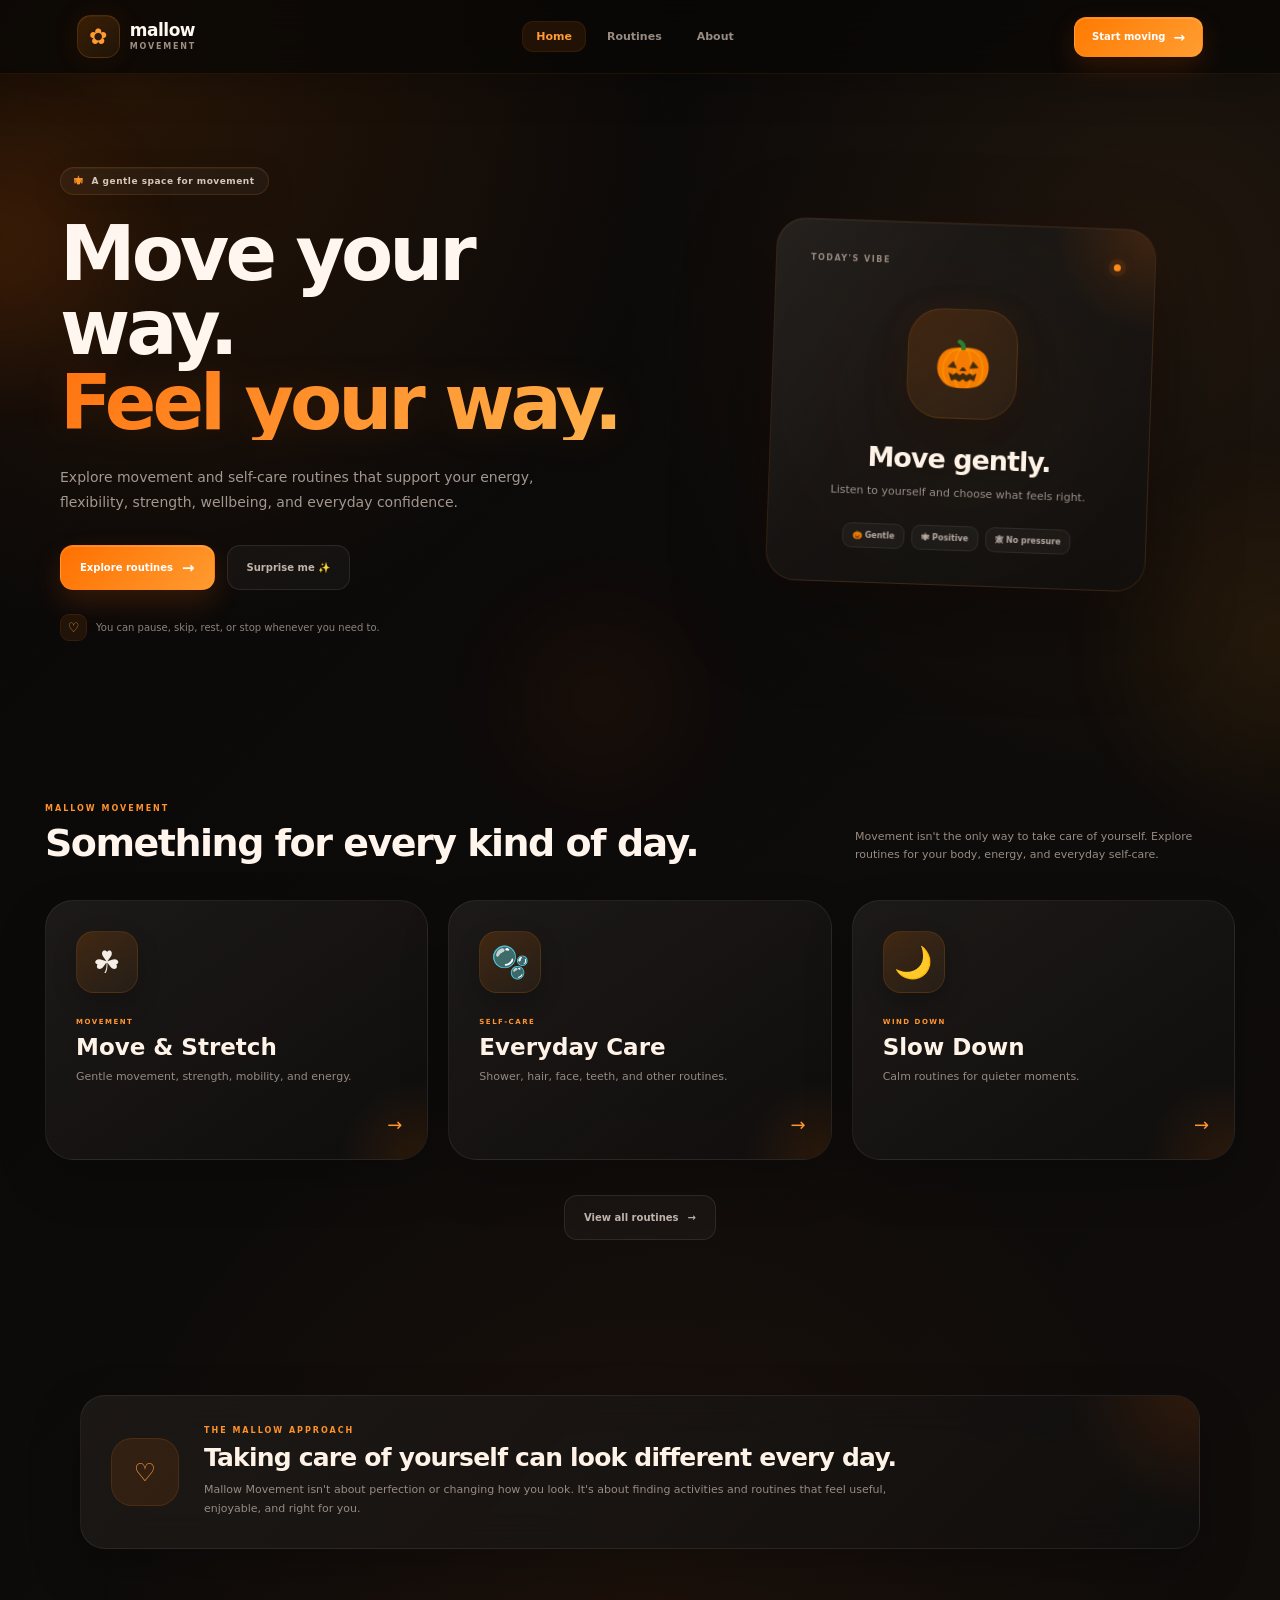
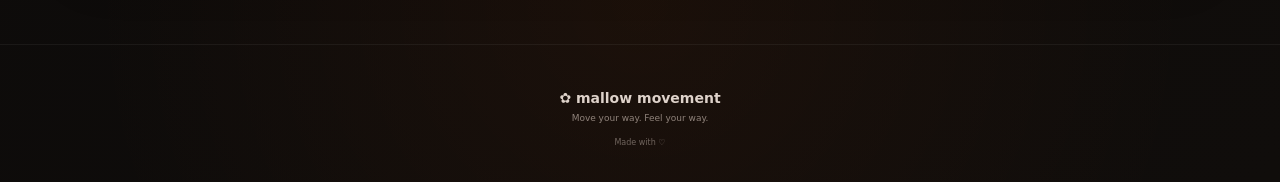
==== commit 6dd98a12: "Replace spider emoji with pumpkin emoji" ====
--- a/index.html
+++ b/index.html
@@ -148,7 +148,7 @@
 
 
           <div class="visual-flower">
-            🕸
+            🎃
           </div>
 
 
